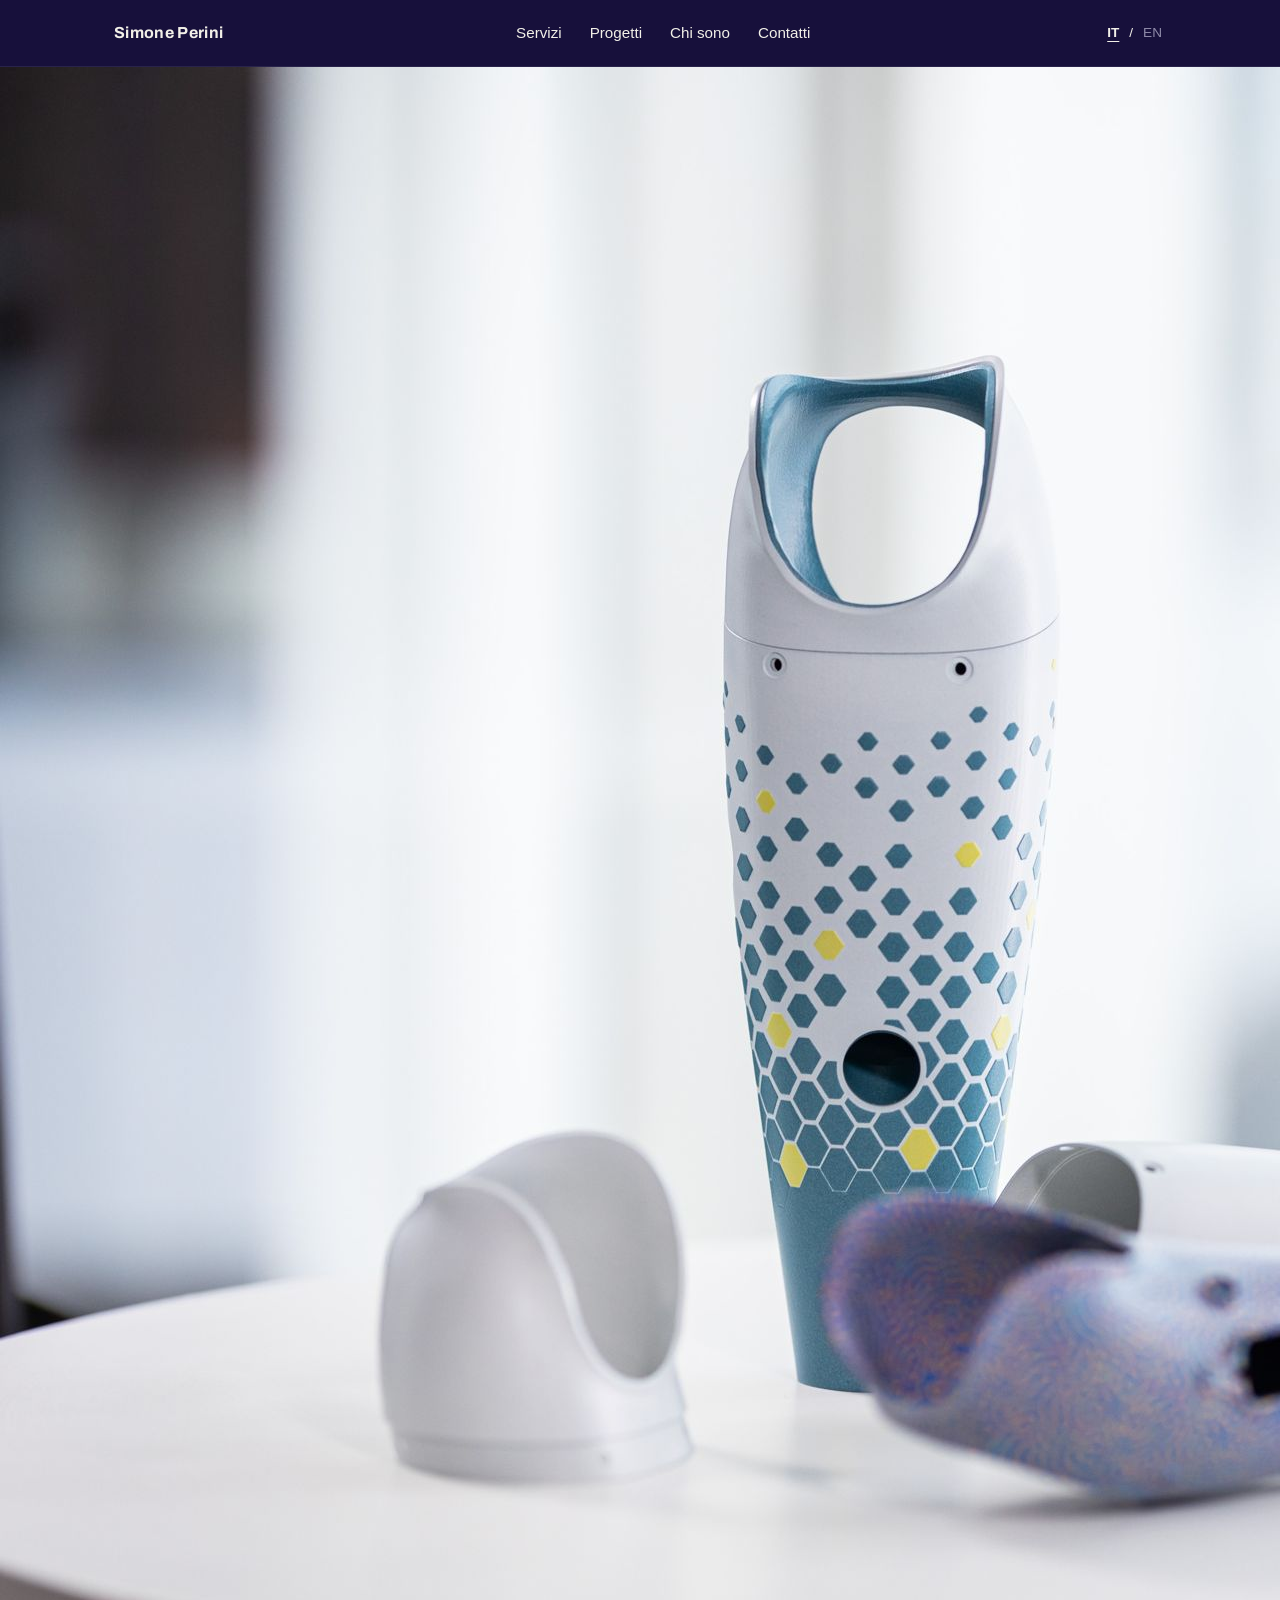
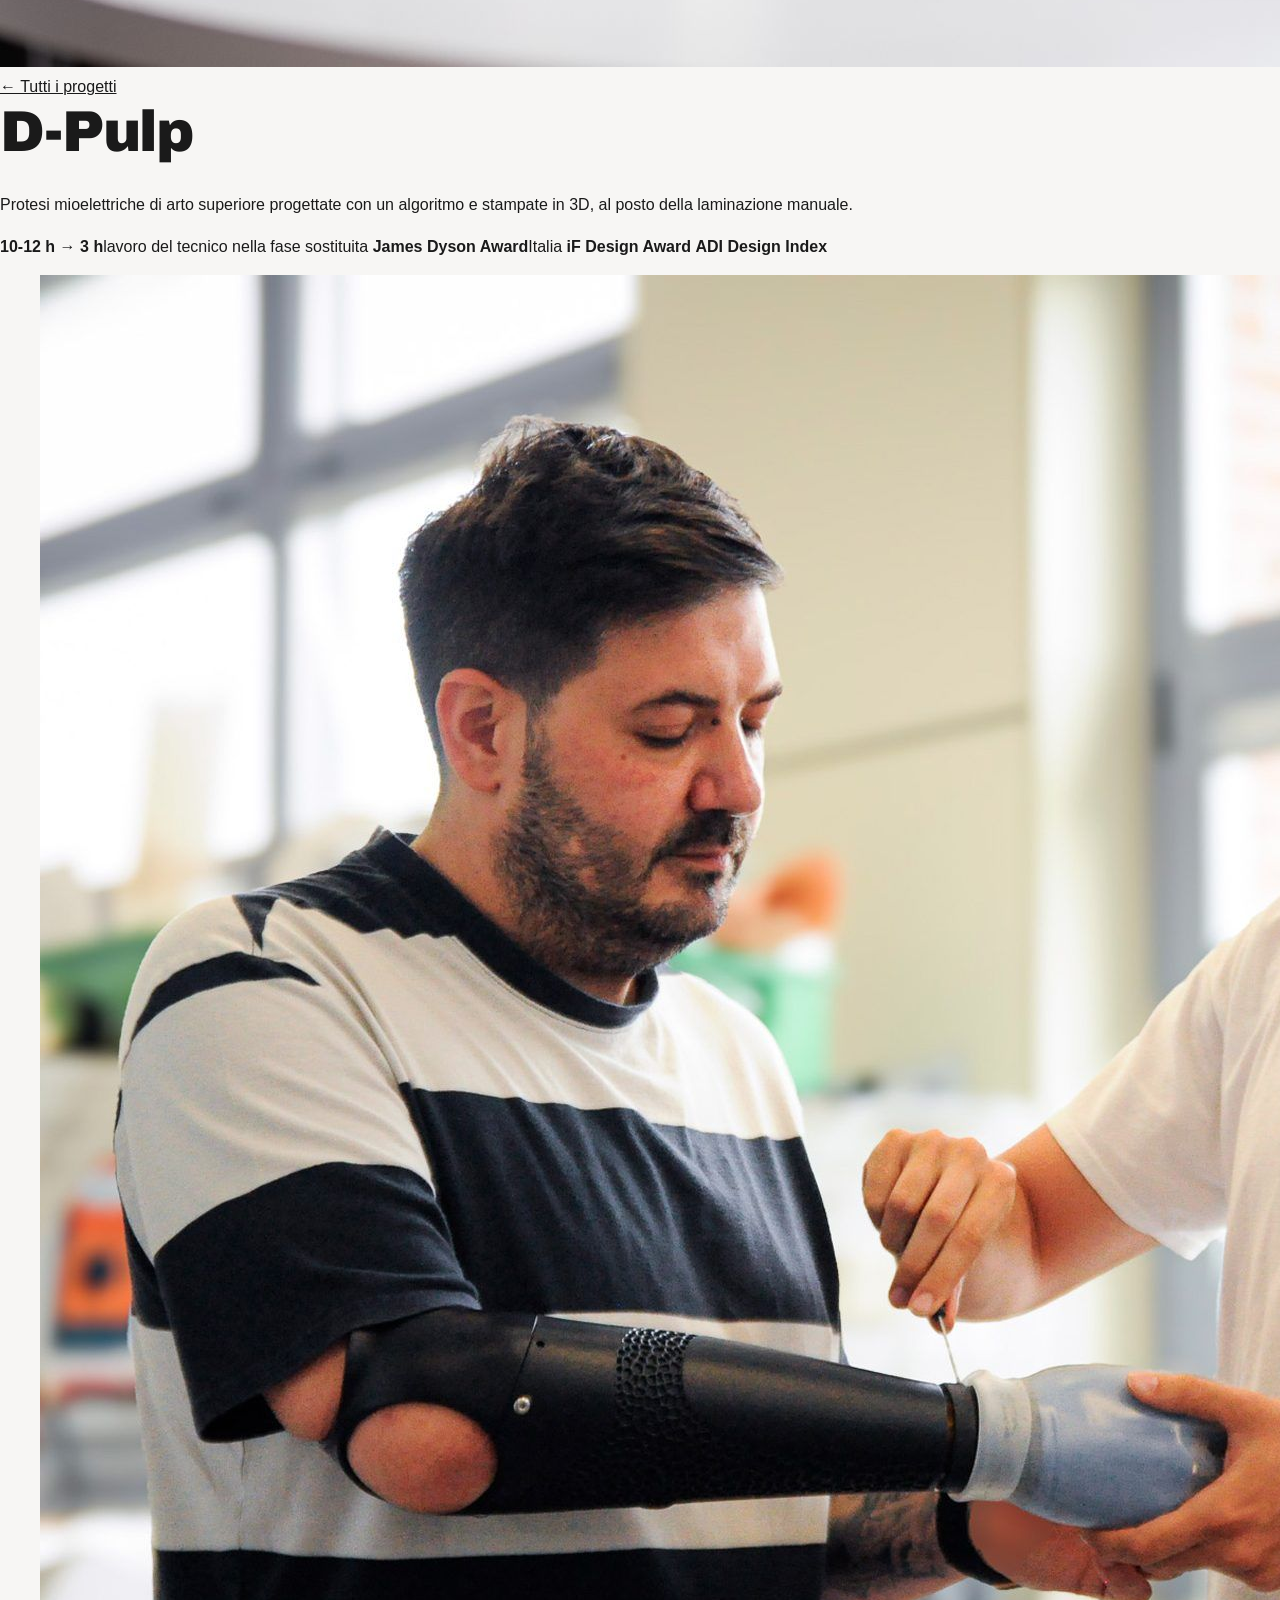
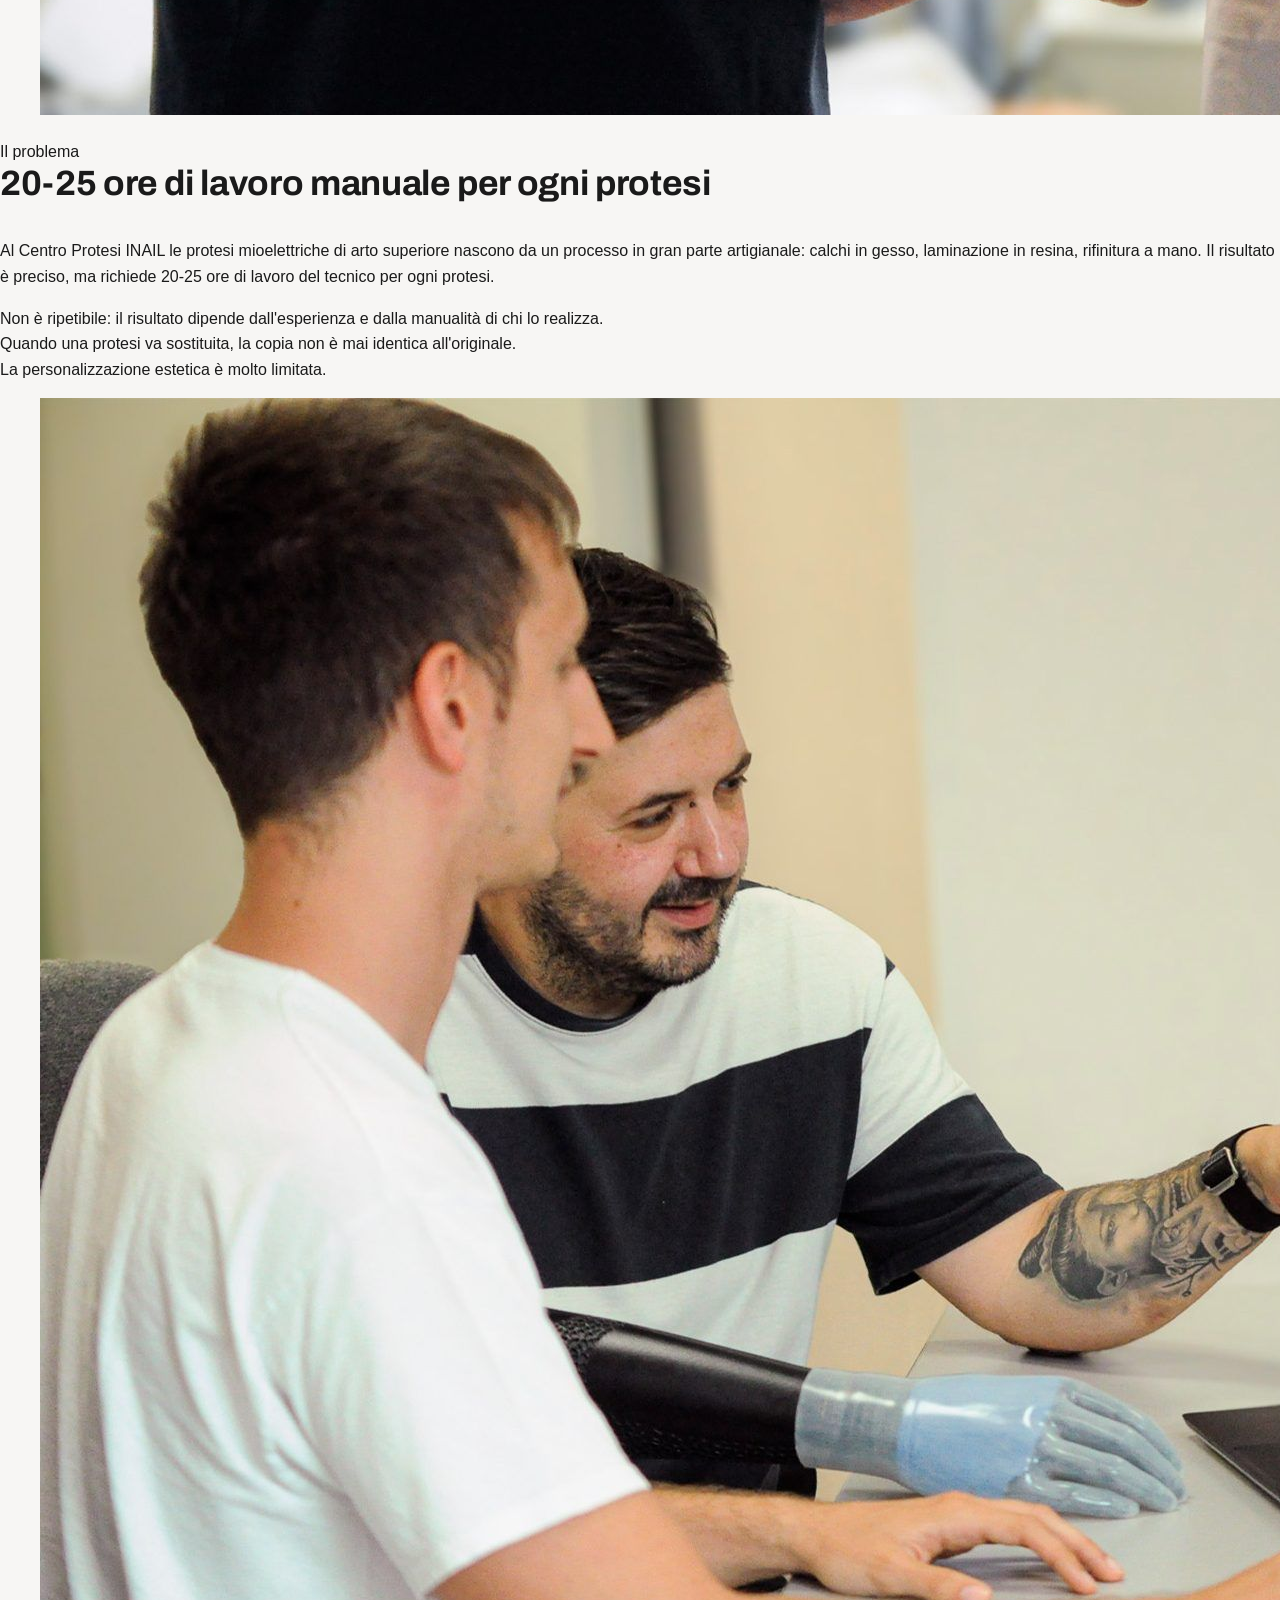
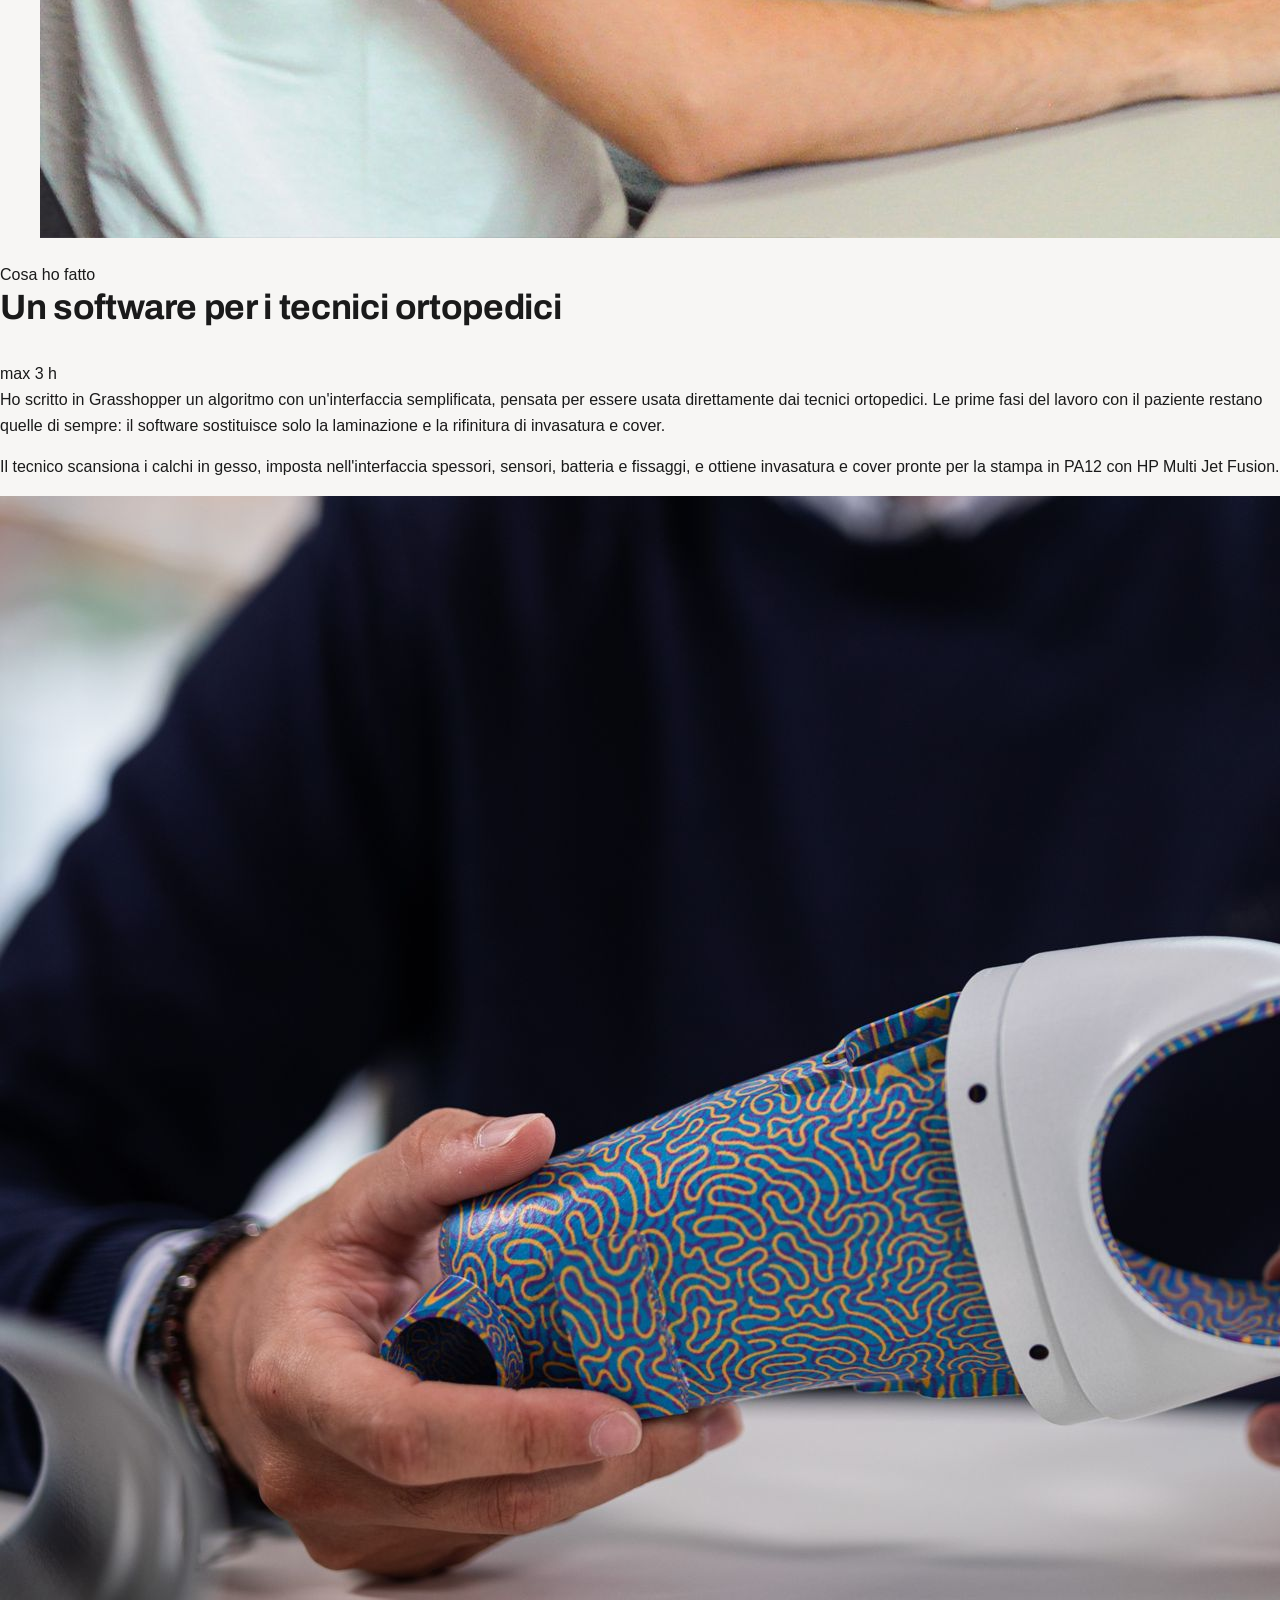
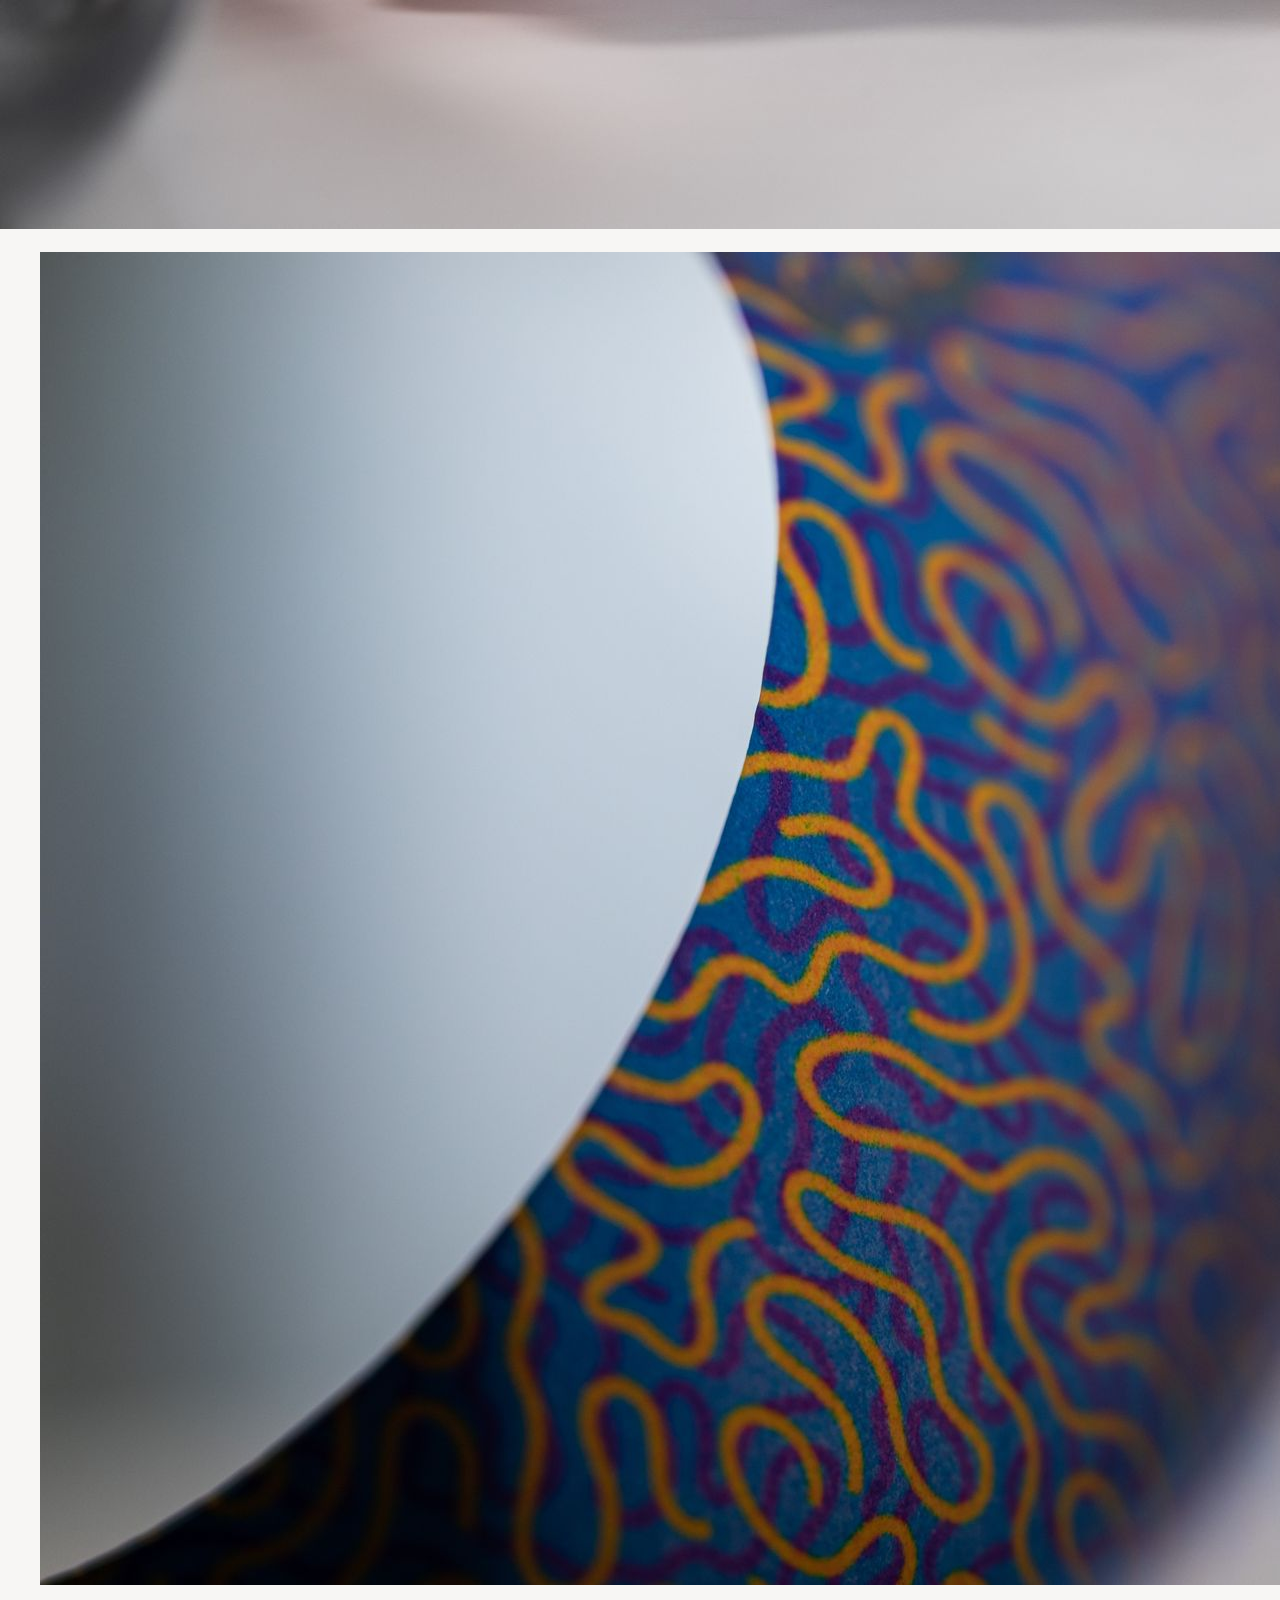
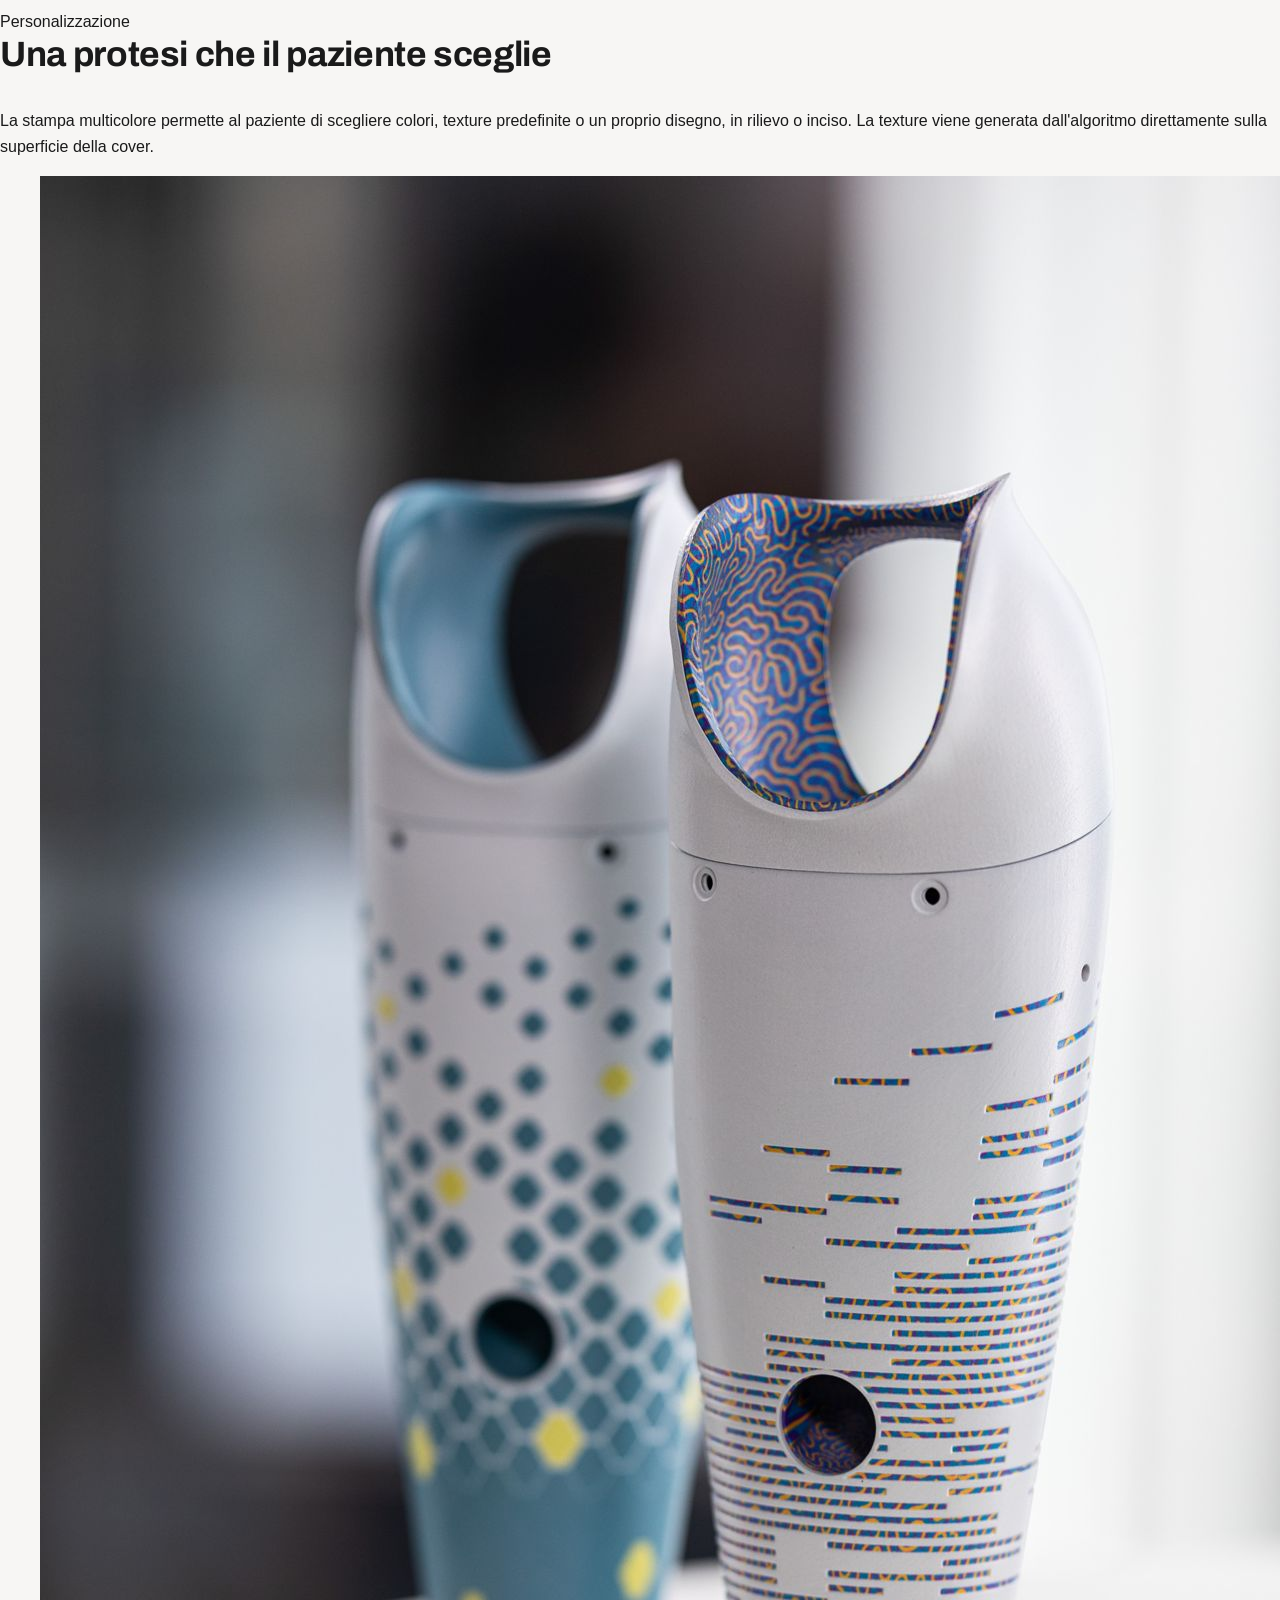
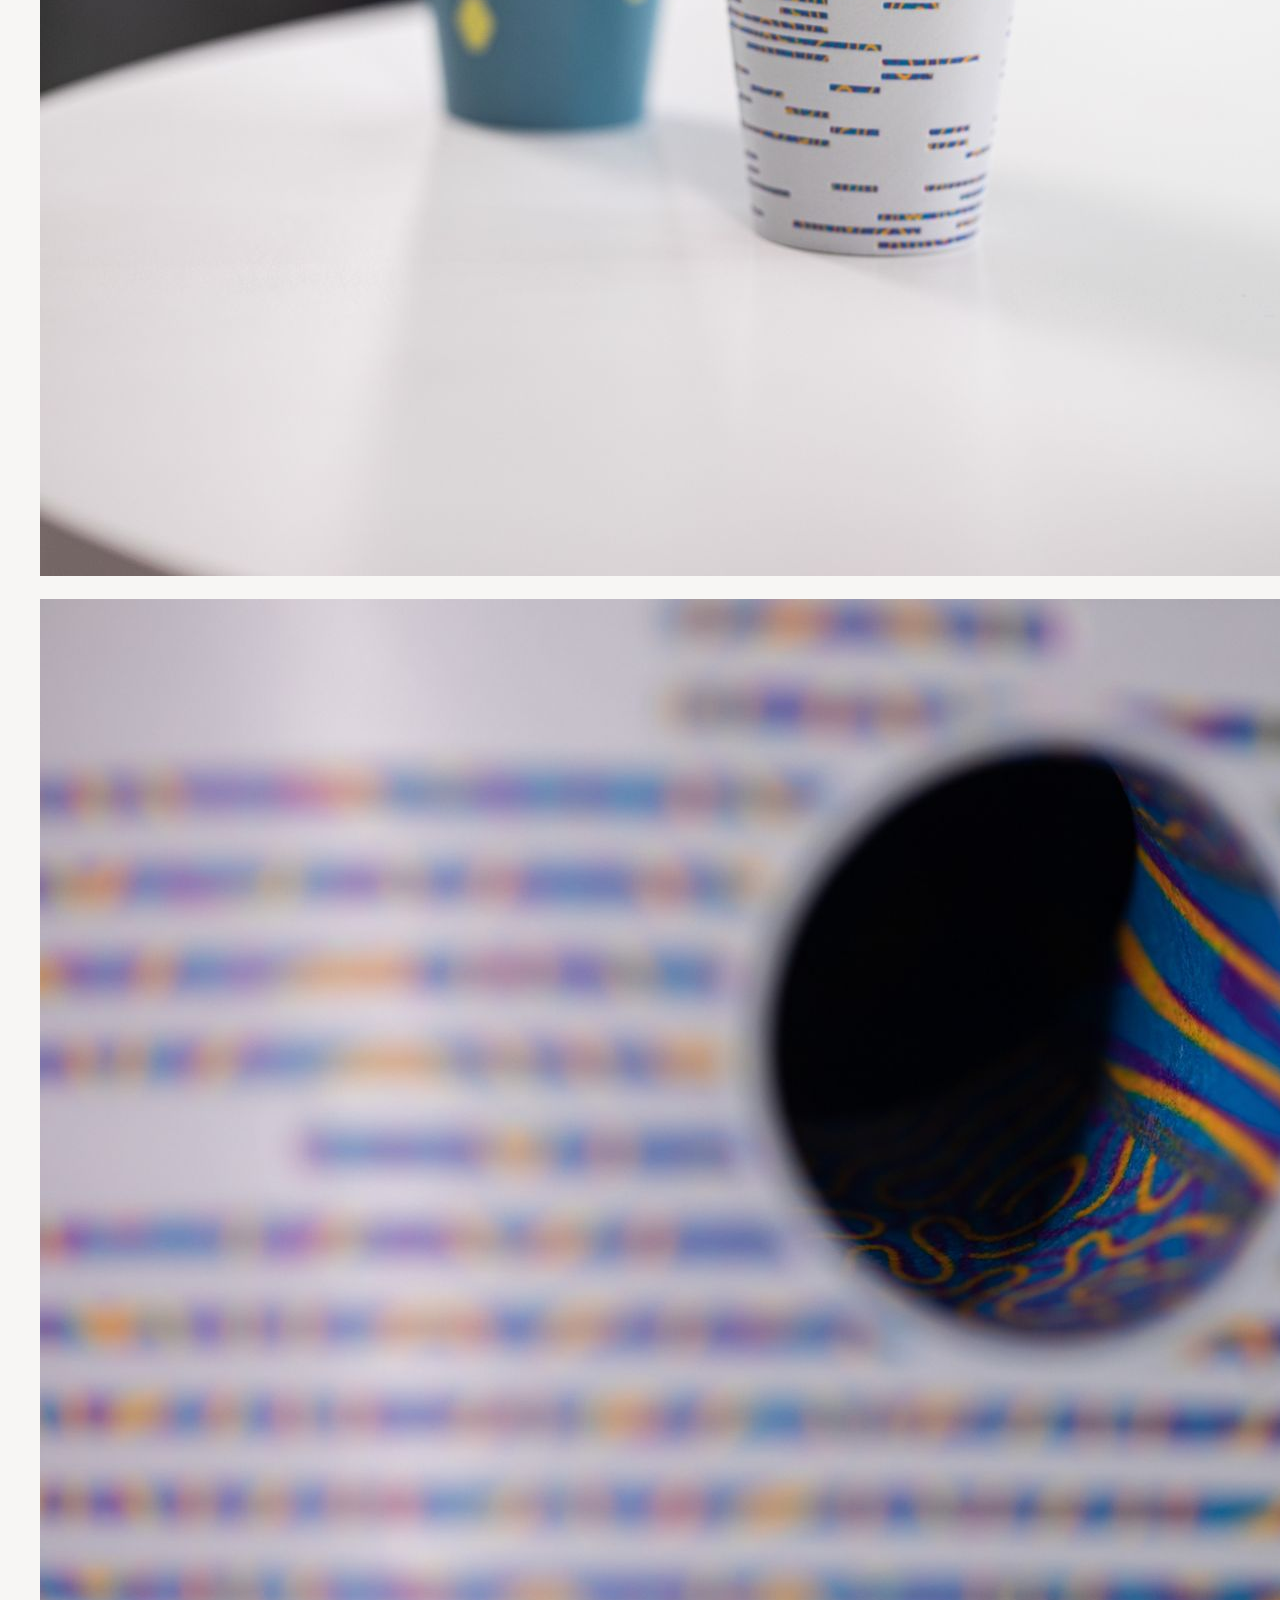
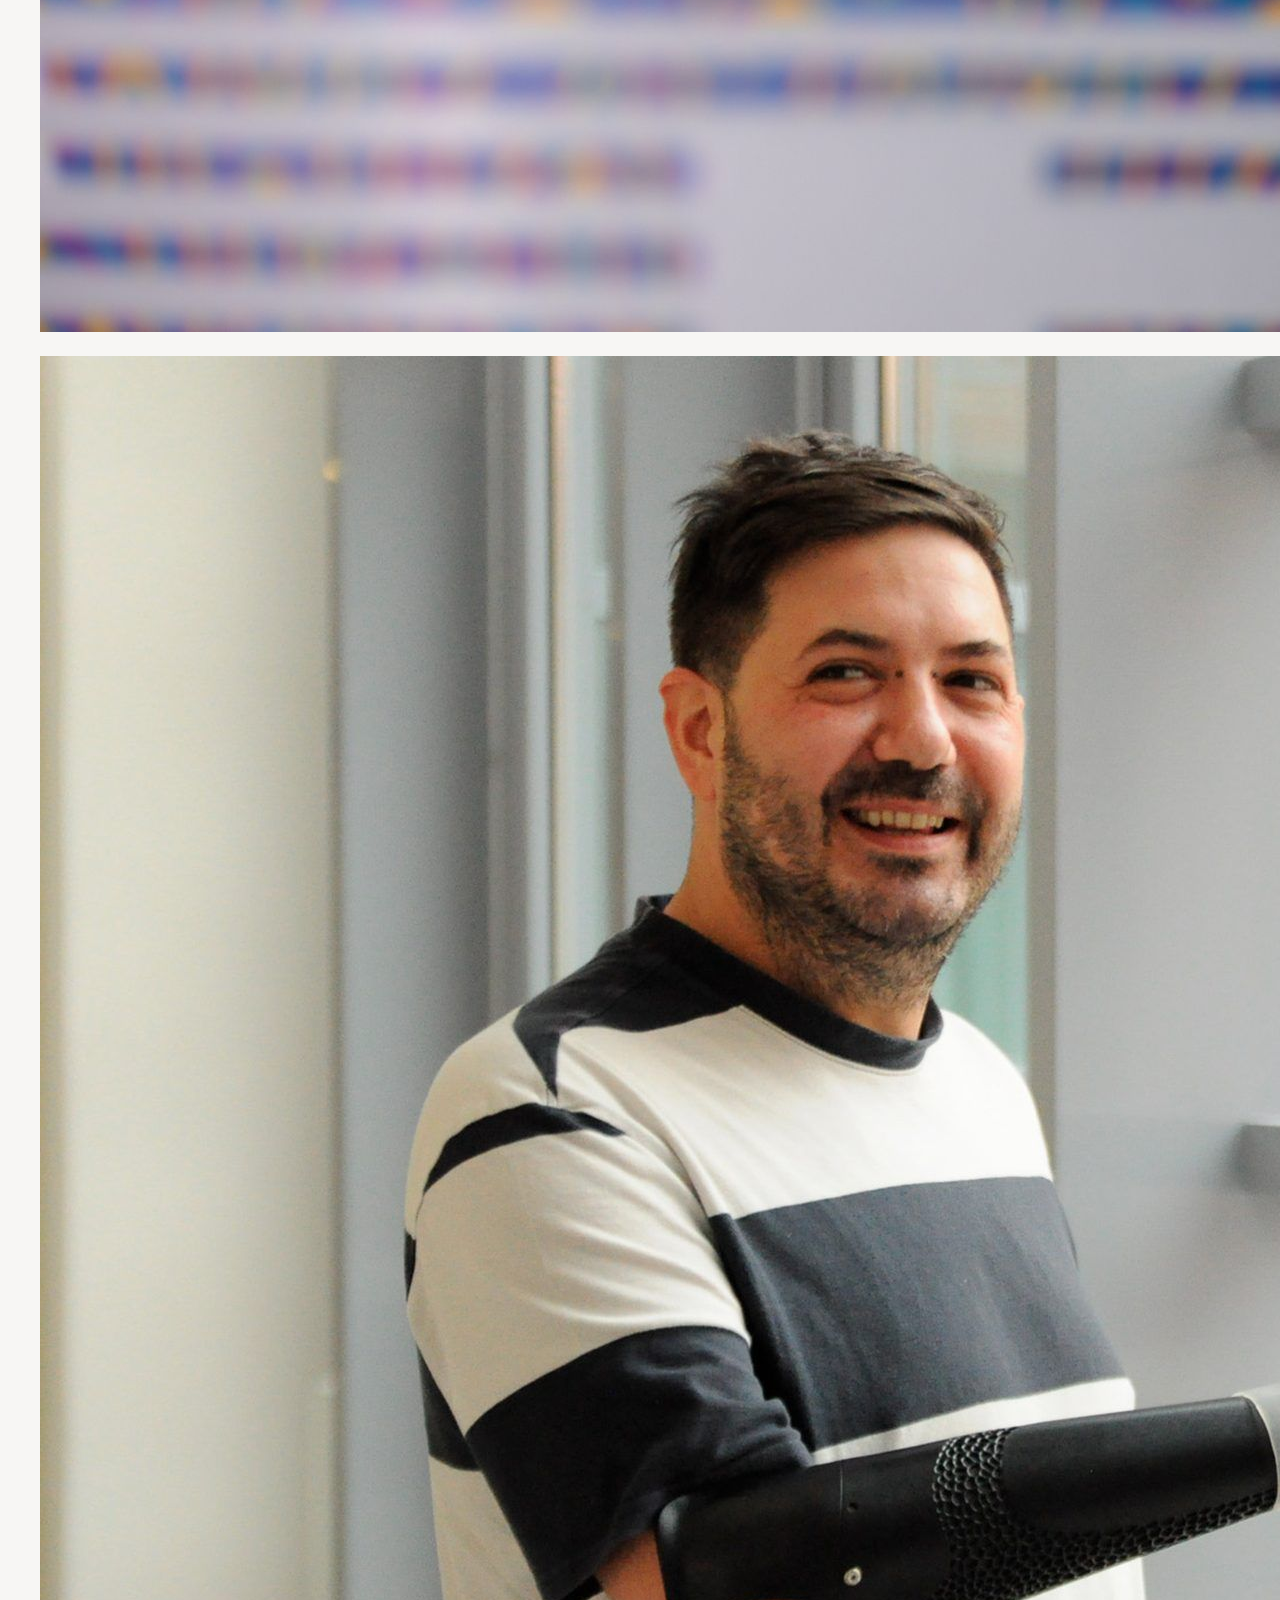
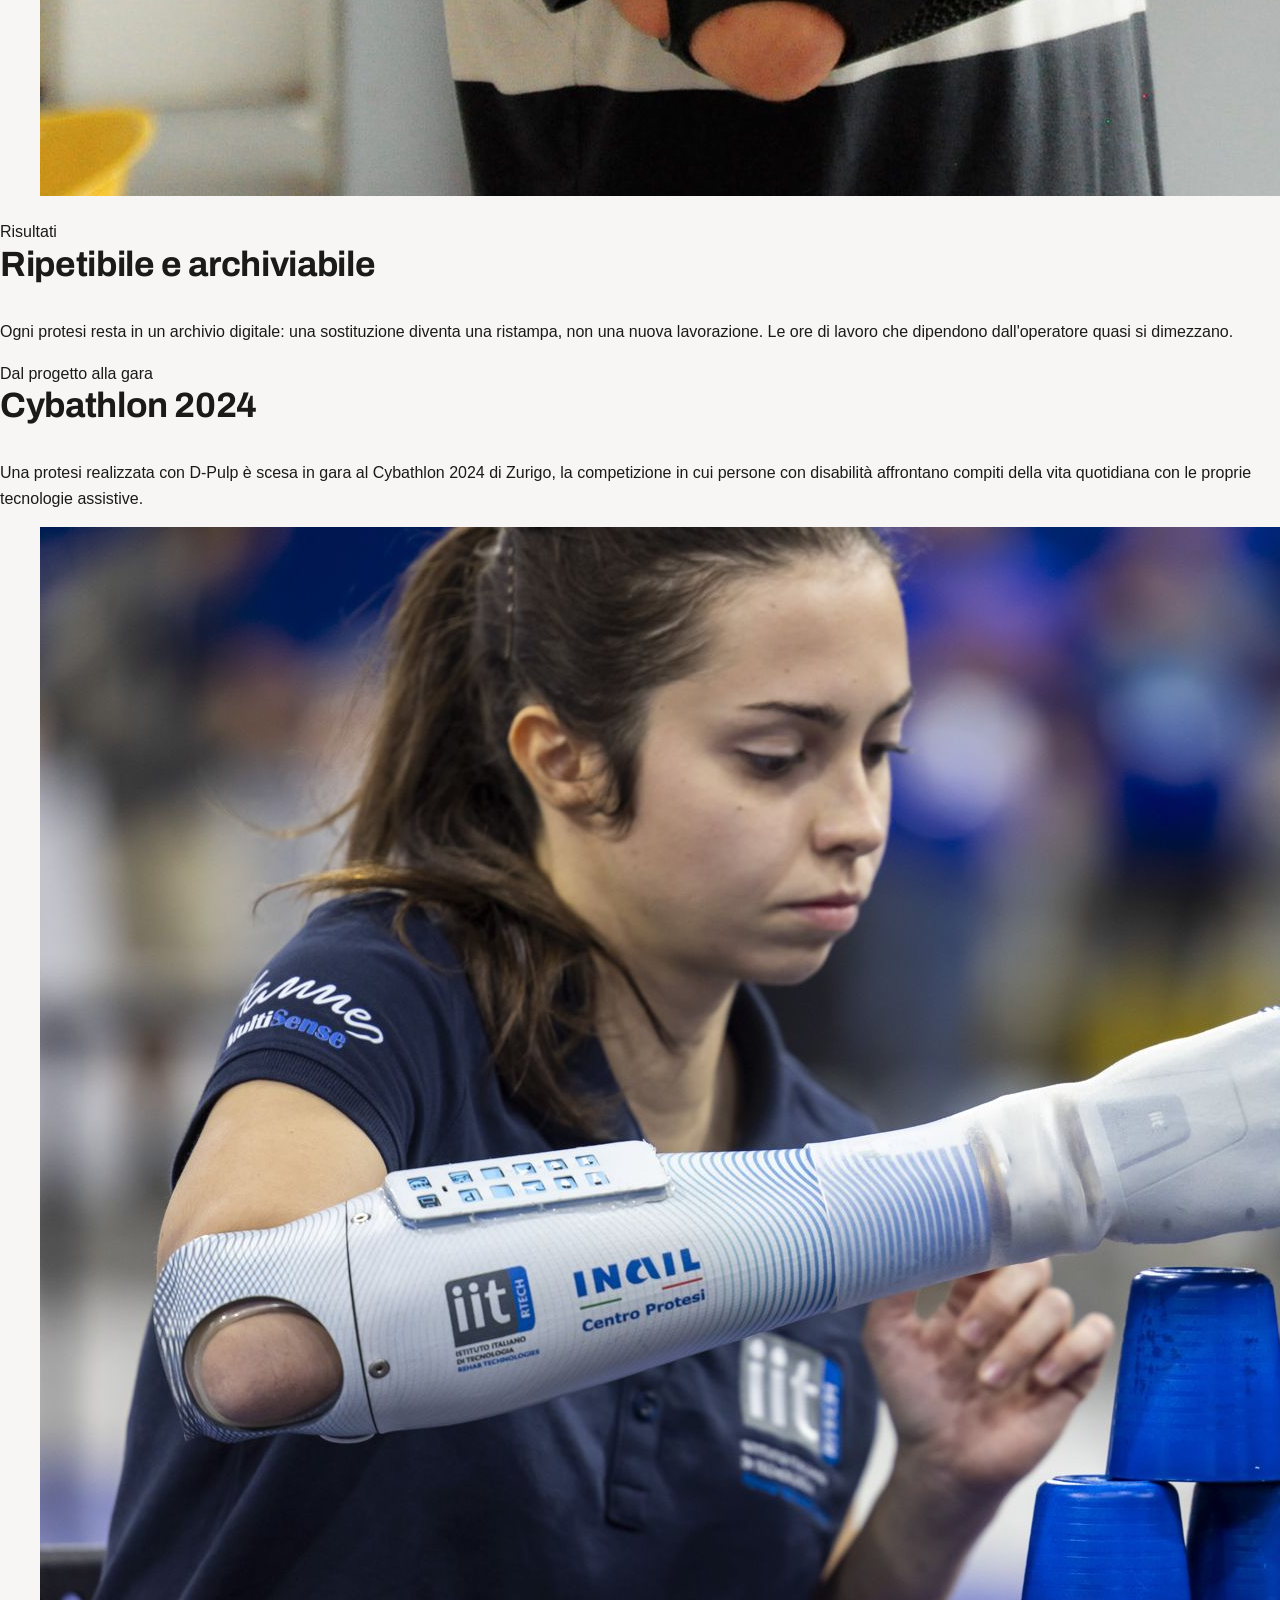
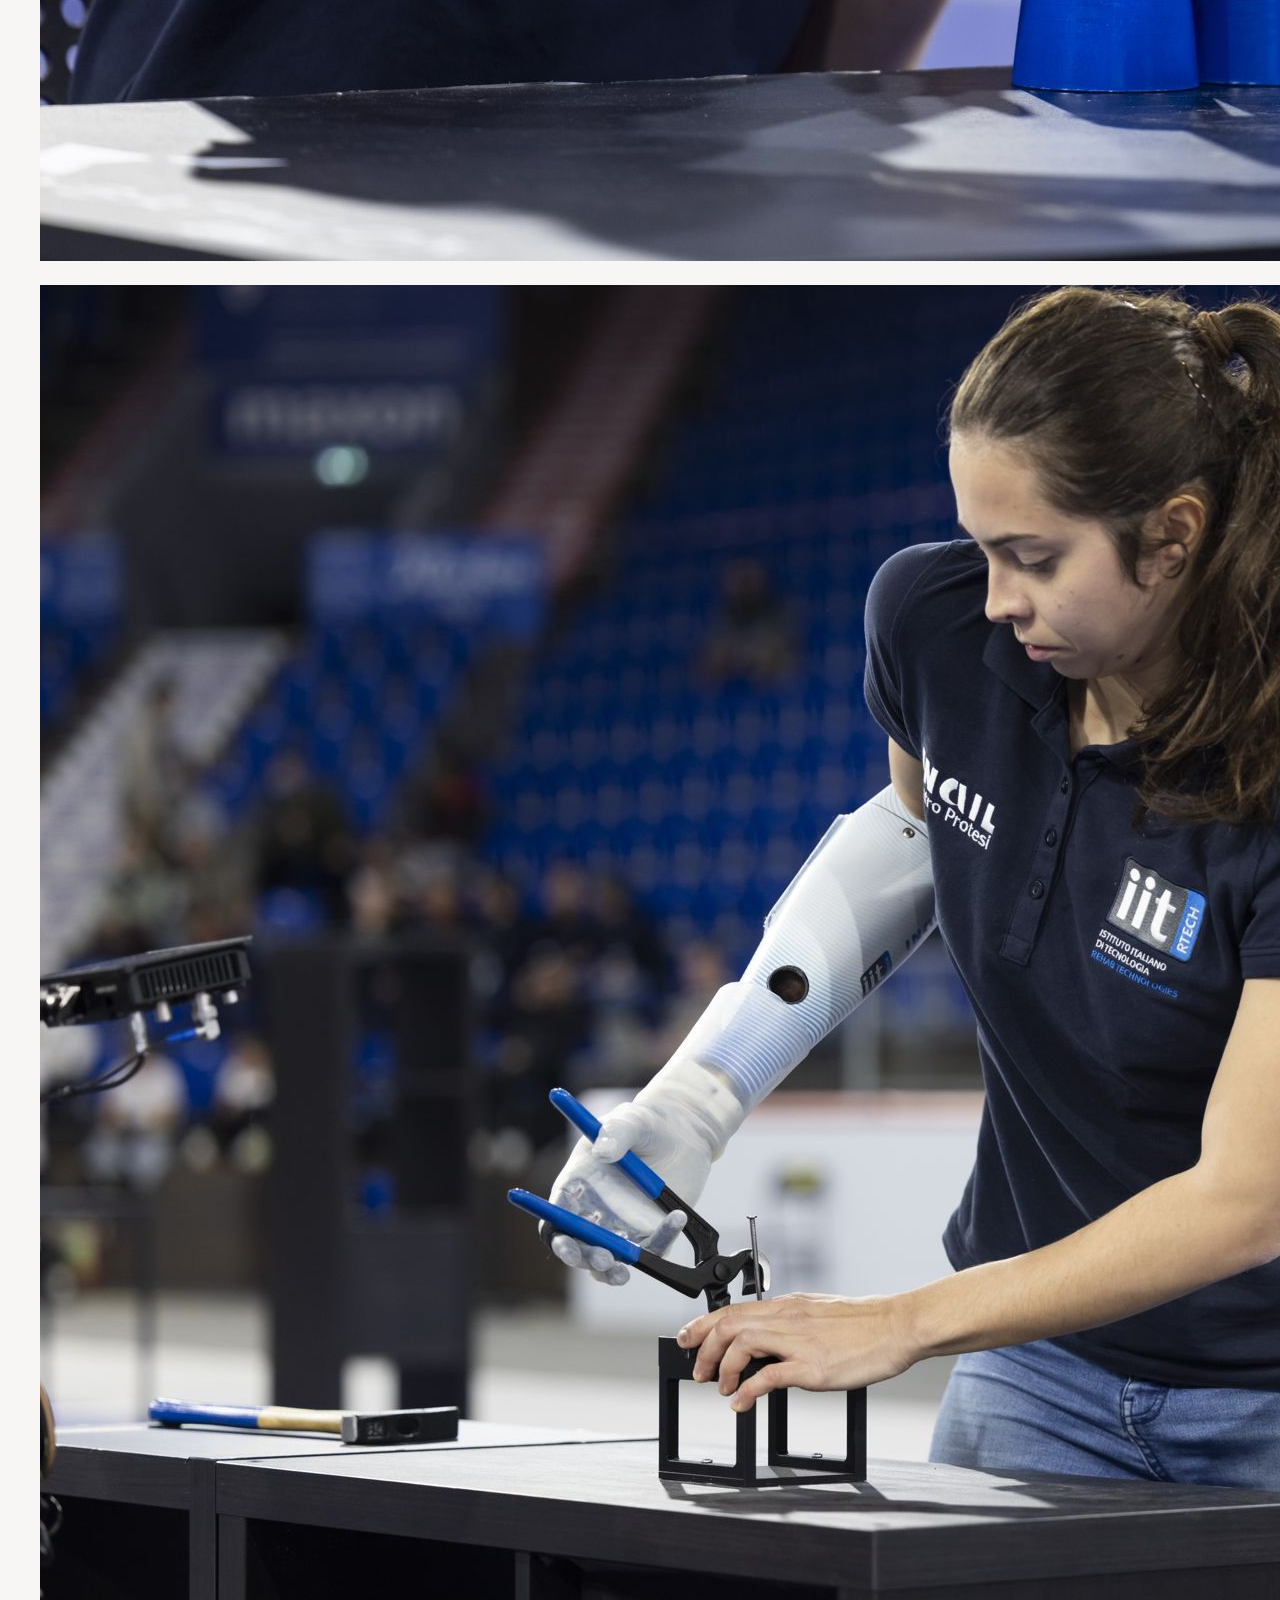
==== progetti/d-pulp.html @ 89eb2c7d "Rename d-pulp.html to progetti/d-pulp.html" ====
<!DOCTYPE html>
<html lang="it">
<head>
<meta charset="UTF-8">
<meta name="viewport" content="width=device-width, initial-scale=1.0">
<title>D-Pulp — Simone Perini</title>
<meta name="description" content="D-Pulp: sistema parametrico per progettare e stampare in 3D protesi mioelettriche di arto superiore al Centro Protesi INAIL.">
<link rel="stylesheet" href="../fonts/fonts.css">
<link rel="stylesheet" href="../style.css">
<link rel="stylesheet" href="progetto.css">
</head>
<body class="project-page">

<header class="site-header">
  <div class="header-inner">
    <a href="../index.html" class="logo">Simone Perini</a>
    <nav class="main-nav">
      <a href="../index.html#servizi"><span class="it">Servizi</span><span class="en" hidden>Services</span></a>
      <a href="../index.html#progetti"><span class="it">Progetti</span><span class="en" hidden>Projects</span></a>
      <a href="../index.html#chi-sono"><span class="it">Chi sono</span><span class="en" hidden>About</span></a>
      <a href="../index.html#contatti"><span class="it">Contatti</span><span class="en" hidden>Contact</span></a>
    </nav>
    <div class="lang-switch">
      <button id="lang-it" class="lang-btn active" type="button">IT</button>
      <span aria-hidden="true">/</span>
      <button id="lang-en" class="lang-btn" type="button">EN</button>
    </div>
  </div>
</header>

<main>

  <section class="pv-hero pv-hero--right">
    <img src="../images/progetti/d-pulp/prodotto-componenti.jpg" alt="Una cover D-Pulp con texture a esagoni in piedi e una seconda protesi scomposta sul tavolo">
    <div class="wrap">
      <a class="back-link" href="../index.html#progetti">← Tutti i progetti</a>
      <h1>D-Pulp</h1>
      <p>Protesi mioelettriche di arto superiore progettate con un algoritmo e stampate in 3D, al posto della laminazione manuale.</p>
    </div>
  </section>

  <section class="pv-strip">
    <div class="wrap">
      <span><b>10-12 h → 3 h</b>lavoro del tecnico nella fase sostituita</span>
      <span><b>James Dyson Award</b>Italia</span>
      <span><b>iF Design Award</b></span>
      <span><b>ADI Design Index</b></span>
    </div>
  </section>

  <div class="wrap">
    <section class="pv-row">
      <figure class="p-figure"><img src="../images/progetti/d-pulp/contesto-prova-tecnico.jpg" alt="Un tecnico ortopedico regola la protesi D-Pulp sul paziente" loading="lazy"></figure>
      <div class="pv-text">
        <span class="p-kicker">Il problema</span>
        <h2>20-25 ore di lavoro manuale per ogni protesi</h2>
        <p>Al Centro Protesi INAIL le protesi mioelettriche di arto superiore nascono da un processo in gran parte artigianale: calchi in gesso, laminazione in resina, rifinitura a mano. Il risultato è preciso, ma richiede 20-25 ore di lavoro del tecnico per ogni protesi.</p>
        <ul class="p-list">
            <li>Non è ripetibile: il risultato dipende dall'esperienza e dalla manualità di chi lo realizza.</li>
            <li>Quando una protesi va sostituita, la copia non è mai identica all'originale.</li>
            <li>La personalizzazione estetica è molto limitata.</li>
          </ul>
      </div>
    </section>

    <section class="pv-row reverse">
      <figure class="p-figure"><img src="../images/progetti/d-pulp/contesto-computer.jpg" alt="Tecnico e paziente rivedono il modello 3D della protesi al computer" loading="lazy"></figure>
      <div class="pv-text">
        <span class="p-kicker">Cosa ho fatto</span>
        <h2>Un software per i tecnici ortopedici</h2>
        <span class="pv-big">max 3 h</span>
        <p>Ho scritto in Grasshopper un algoritmo con un'interfaccia semplificata, pensata per essere usata direttamente dai tecnici ortopedici. Le prime fasi del lavoro con il paziente restano quelle di sempre: il software sostituisce solo la laminazione e la rifinitura di invasatura e cover.</p>
        <p>Il tecnico scansiona i calchi in gesso, imposta nell'interfaccia spessori, sensori, batteria e fissaggi, e ottiene invasatura e cover pronte per la stampa in PA12 con HP Multi Jet Fusion.</p>
      </div>
    </section>
  </div>

  <img class="pv-full" src="../images/progetti/d-pulp/prodotto-mani-texture.jpg" alt="Invasatura D-Pulp con texture organica blu e arancio, tenuta tra le mani" loading="lazy">

  <div class="wrap">
    <section class="pv-row">
      <figure class="p-figure"><img src="../images/progetti/d-pulp/prodotto-macro-texture.jpg" alt="Macro della texture stampata a colori all'interno dell'invasatura" loading="lazy"></figure>
      <div class="pv-text">
        <span class="p-kicker">Personalizzazione</span>
        <h2>Una protesi che il paziente sceglie</h2>
        <p>La stampa multicolore permette al paziente di scegliere colori, texture predefinite o un proprio disegno, in rilievo o inciso. La texture viene generata dall'algoritmo direttamente sulla superficie della cover.</p>
      </div>
    </section>

    <div class="pv-duo">
      <figure class="p-figure"><img src="../images/progetti/d-pulp/prodotto-due-cover.jpg" alt="Due cover D-Pulp con texture diverse" loading="lazy"></figure>
      <figure class="p-figure"><img src="../images/progetti/d-pulp/prodotto-macro-foro.jpg" alt="Dettaglio del foro della cover con la texture interna" loading="lazy"></figure>
    </div>

    <section class="pv-row reverse">
      <figure class="p-figure"><img src="../images/progetti/d-pulp/contesto-caffe.jpg" alt="Il paziente regge un bicchiere con la protesi D-Pulp" loading="lazy"></figure>
      <div class="pv-text">
        <span class="p-kicker">Risultati</span>
        <h2>Ripetibile e archiviabile</h2>
        <p>Ogni protesi resta in un archivio digitale: una sostituzione diventa una ristampa, non una nuova lavorazione. Le ore di lavoro che dipendono dall'operatore quasi si dimezzano.</p>
      </div>
    </section>
  </div>

  <section class="pv-event">
    <div class="wrap">
      <span class="p-kicker">Dal progetto alla gara</span>
      <h2>Cybathlon 2024</h2>
      <p class="ev-intro">Una protesi realizzata con D-Pulp è scesa in gara al Cybathlon 2024 di Zurigo, la competizione in cui persone con disabilità affrontano compiti della vita quotidiana con le proprie tecnologie assistive.</p>
      <div class="ev-grid">
        <figure class="p-figure ev-main"><img src="../images/progetti/d-pulp/cybathlon-bicchieri.jpg" alt="Un'atleta impila bicchieri blu con la protesi durante il Cybathlon 2024" loading="lazy"></figure>
        <figure class="p-figure"><img src="../images/progetti/d-pulp/cybathlon-pinza.jpg" alt="L'atleta usa una pinza con la protesi e tiene fermo il supporto con l'arto sano, Cybathlon 2024" loading="lazy"></figure>
        <figure class="p-figure"><img src="../images/progetti/d-pulp/cybathlon-lampadina.jpg" alt="Prova della lampadina al Cybathlon 2024" loading="lazy"></figure>
      </div>
    </div>
  </section>


  <section class="pv-press">
    <div class="wrap"><div class="pv-row reverse">
      <figure class="p-figure"><img src="../images/progetti/d-pulp/mostra-enhance-ingresso.jpg" alt="Ingresso della mostra Enhance di DesignWanted alla Milano Design Week 2024" loading="lazy"></figure>
      <div class="pv-text">
        <span class="p-kicker">In mostra</span>
        <h2>Enhance – Design for Social Impact</h2>
        <p>D-Pulp è stato esposto alla mostra di DesignWanted durante la Milano Design Week, dal 15 al 21 aprile 2024, nel circuito Isola Design District.</p>
      </div>
    </div></div>
    <div class="wrap"><div class="pv-duo">
      <figure class="p-figure"><img src="../images/progetti/d-pulp/mostra-enhance-visitatore.jpg" alt="Un visitatore osserva D-Pulp esposto alla mostra Enhance" loading="lazy"></figure>
      <figure class="p-figure"><img src="../images/progetti/d-pulp/mostra-enhance-tavolo.jpg" alt="Il tavolo espositivo della mostra Enhance con D-Pulp in primo piano" loading="lazy"></figure>
    </div></div>
  </section>

  <section class="p-section p-press">
    <div class="wrap p-split">
      <div><span class="p-kicker">Rassegna stampa</span><h2>Dicono di D-Pulp</h2></div>
      <ul class="press-list">
        <li><a href="https://www.ilsole24ore.com/art/d-pulp-vincitore-dyson-award-2023-vogliamo-rivoluzionare-produzione-protesi-AFGBhpRB" target="_blank" rel="noopener"><span class="press-src">Il Sole 24 Ore</span><span class="press-title">D-Pulp, vincitore del Dyson Award 2023: «vogliamo rivoluzionare la produzione di protesi»</span><span class="press-date">2023 ↗</span></a></li>
        <li><a href="https://www.wired.it/article/james-dyson-award-2023-vincitori-italia/" target="_blank" rel="noopener"><span class="press-src">Wired Italia</span><span class="press-title">James Dyson Award 2023, i vincitori italiani</span><span class="press-date">2023 ↗</span></a></li>
        <li><a href="https://www.dyson.it/discover/sostenibilita/james-dyson-award/james-dyson-award-2023-vincitore-italiano" target="_blank" rel="noopener"><span class="press-src">Dyson Italia</span><span class="press-title">“D-Pulp” è il progetto vincitore dell'edizione italiana del James Dyson Award 2023</span><span class="press-date">Set 2023 ↗</span></a></li>
        <li><a href="https://digitalhealthitalia.com/d-pulp-vince-ledizione-italiana-del-james-dyson-award-2023/" target="_blank" rel="noopener"><span class="press-src">Digital Health Italia</span><span class="press-title">“D-Pulp” vince l'edizione italiana del James Dyson Award 2023</span><span class="press-date">Set 2023 ↗</span></a></li>
      </ul>
    </div>
  </section>

  <section class="p-credits">
    <div class="wrap credits-grid">
      <div>
        <h3>Contesto</h3>
        <p>Tesi di laurea magistrale in Design del Prodotto, Università Iuav di Venezia, sviluppata all'Area Ricerca del Centro Protesi INAIL di Vigorso di Budrio.</p>
      </div>
      <div>
        <h3>Il mio ruolo</h3>
        <p>Progettazione dell'algoritmo e dell'interfaccia per i tecnici ortopedici, personalizzazione di invasatura e cover, stampa 3D del dispositivo.</p>
        <p>Rhino · Grasshopper · EinScan HX · HP Multi Jet Fusion</p>
      </div>
      <div>
        <h3>Riconoscimenti</h3>
        <ul>
          <li><a class="p-link" href="https://www.jamesdysonaward.org/it-IT/2023/project/d-pulp-digital-process-for-upper-limb-prosthetics" target="_blank" rel="noopener">James Dyson Award Italia ↗</a></li>
          <li><a class="p-link" href="https://ifdesign.com/en/winner-ranking/project/d-pulp/676751" target="_blank" rel="noopener">iF Design Award ↗</a></li>
          <li><a class="p-link" href="https://www.adi-design.org/2022_z00794" target="_blank" rel="noopener">ADI Design Index ↗</a></li>
        </ul>
      </div>
    </div>
  </section>

  <a class="p-next" href="discover.html">
    <div class="wrap">
      <span class="p-kicker">Progetto successivo →</span>
      <strong>DisCover</strong>
    </div>
  </a>

</main>

<footer class="site-footer">
  <p>&copy; 2026 Simone Perini</p>
</footer>

<script src="../script.js"></script>
</body>
</html>
---- fonts/fonts.css ----
/* =====================================================================
   FONT ARCHIVO — ospitato direttamente sul sito
   ---------------------------------------------------------------------
   Prima il font veniva caricato dai server di Google Fonts: ogni
   visitatore inviava a Google il proprio indirizzo IP. Ora i file sono
   nella cartella fonts/ del sito, quindi nessun dato esce verso terzi.
   Licenza: SIL Open Font License 1.1 (vedi OFL.txt) — uso libero,
   anche commerciale.
   Per ogni peso ci sono due file:
   · latin     → lettere normali, accenti italiani, simboli comuni
   · latin-ext → lettere di altre lingue europee (ł, ș, ő…)
   Il browser scarica il secondo solo se la pagina ne ha bisogno.
   ===================================================================== */

@font-face {
  font-family: "Archivo";
  font-style: normal;
  font-weight: 400;
  font-display: swap;
  src: url("archivo-latin-ext-400-normal.woff2") format("woff2");
  unicode-range: U+0100-02BA,U+02BD-02C5,U+02C7-02CC,U+02CE-02D7,U+02DD-02FF,U+0304,U+0308,U+0329,U+1D00-1DBF,U+1E00-1E9F,U+1EF2-1EFF,U+2020,U+20A0-20AB,U+20AD-20C0,U+2113,U+2C60-2C7F,U+A720-A7FF;
}

@font-face {
  font-family: "Archivo";
  font-style: normal;
  font-weight: 400;
  font-display: swap;
  src: url("archivo-latin-400-normal.woff2") format("woff2");
  unicode-range: U+0000-00FF,U+0131,U+0152-0153,U+02BB-02BC,U+02C6,U+02DA,U+02DC,U+0304,U+0308,U+0329,U+2000-206F,U+20AC,U+2122,U+2191,U+2193,U+2212,U+2215,U+FEFF,U+FFFD;
}

@font-face {
  font-family: "Archivo";
  font-style: normal;
  font-weight: 600;
  font-display: swap;
  src: url("archivo-latin-ext-600-normal.woff2") format("woff2");
  unicode-range: U+0100-02BA,U+02BD-02C5,U+02C7-02CC,U+02CE-02D7,U+02DD-02FF,U+0304,U+0308,U+0329,U+1D00-1DBF,U+1E00-1E9F,U+1EF2-1EFF,U+2020,U+20A0-20AB,U+20AD-20C0,U+2113,U+2C60-2C7F,U+A720-A7FF;
}

@font-face {
  font-family: "Archivo";
  font-style: normal;
  font-weight: 600;
  font-display: swap;
  src: url("archivo-latin-600-normal.woff2") format("woff2");
  unicode-range: U+0000-00FF,U+0131,U+0152-0153,U+02BB-02BC,U+02C6,U+02DA,U+02DC,U+0304,U+0308,U+0329,U+2000-206F,U+20AC,U+2122,U+2191,U+2193,U+2212,U+2215,U+FEFF,U+FFFD;
}

@font-face {
  font-family: "Archivo";
  font-style: normal;
  font-weight: 700;
  font-display: swap;
  src: url("archivo-latin-ext-700-normal.woff2") format("woff2");
  unicode-range: U+0100-02BA,U+02BD-02C5,U+02C7-02CC,U+02CE-02D7,U+02DD-02FF,U+0304,U+0308,U+0329,U+1D00-1DBF,U+1E00-1E9F,U+1EF2-1EFF,U+2020,U+20A0-20AB,U+20AD-20C0,U+2113,U+2C60-2C7F,U+A720-A7FF;
}

@font-face {
  font-family: "Archivo";
  font-style: normal;
  font-weight: 700;
  font-display: swap;
  src: url("archivo-latin-700-normal.woff2") format("woff2");
  unicode-range: U+0000-00FF,U+0131,U+0152-0153,U+02BB-02BC,U+02C6,U+02DA,U+02DC,U+0304,U+0308,U+0329,U+2000-206F,U+20AC,U+2122,U+2191,U+2193,U+2212,U+2215,U+FEFF,U+FFFD;
}

@font-face {
  font-family: "Archivo";
  font-style: normal;
  font-weight: 900;
  font-display: swap;
  src: url("archivo-latin-ext-900-normal.woff2") format("woff2");
  unicode-range: U+0100-02BA,U+02BD-02C5,U+02C7-02CC,U+02CE-02D7,U+02DD-02FF,U+0304,U+0308,U+0329,U+1D00-1DBF,U+1E00-1E9F,U+1EF2-1EFF,U+2020,U+20A0-20AB,U+20AD-20C0,U+2113,U+2C60-2C7F,U+A720-A7FF;
}

@font-face {
  font-family: "Archivo";
  font-style: normal;
  font-weight: 900;
  font-display: swap;
  src: url("archivo-latin-900-normal.woff2") format("woff2");
  unicode-range: U+0000-00FF,U+0131,U+0152-0153,U+02BB-02BC,U+02C6,U+02DA,U+02DC,U+0304,U+0308,U+0329,U+2000-206F,U+20AC,U+2122,U+2191,U+2193,U+2212,U+2215,U+FEFF,U+FFFD;
}
---- style.css ----
/* ===== Colori del brand =====
   Presi dalla grafica generativa usata nel CV/portfolio ("01 - Upscale").
   Cambiando questi valori cambia il colore ovunque nel sito. */
:root {
  --accent: #5729fc;       /* viola/indaco acceso — bottoni, numeri, link */
  --accent-deep: #2a1084;  /* viola scuro — sfumature, hover */
  --ink-deep: #09022f;     /* quasi nero-viola — sfondo Collaborazioni e Progetti */
  --hero-bg: #2f2cd1;      /* blu — sfondo dell'hero */
  --content-width: 1100px; /* larghezza massima dei CONTENUTI (testi, griglie).
                              Gli SFONDI sono sempre a tutto schermo.
                              Per un layout più largo cambia solo questo valore. */
}

/* ===== Reset & base ===== */
* {
  box-sizing: border-box;
}

html {
  scroll-behavior: smooth;
  scroll-padding-top: 80px; /* altezza header sticky, evita che copra il titolo della sezione */
}

body {
  margin: 0;
  font-family: -apple-system, BlinkMacSystemFont, "Segoe UI", Roboto, Helvetica, Arial, sans-serif;
  color: #1a1a1a;
  background: #f7f6f4;
  line-height: 1.6;
}

h1, h2, h3 {
  font-family: "Archivo", -apple-system, BlinkMacSystemFont, "Segoe UI", Roboto, Helvetica, Arial, sans-serif;
  line-height: 1.1;
  font-weight: 700;
  letter-spacing: -0.01em;
  margin: 0 0 0.5em 0;
}

h1 { font-size: clamp(2.1rem, 5vw, 3.6rem); font-weight: 900; letter-spacing: -0.02em; }
h2 { font-size: clamp(1.5rem, 3vw, 2.2rem); margin-bottom: 1em; }
h3 { font-size: 1.25rem; }

p { margin: 0 0 1em 0; }

a {
  color: inherit;
}

ul {
  padding-left: 0;
  list-style: none;
}

/* ===== Header ===== */
.site-header {
  position: sticky;
  top: 0;
  z-index: 100;
  background: rgba(9, 2, 47, 0.94);   /* = --ink-deep, quasi opaco */
  backdrop-filter: blur(6px);
  border-bottom: 1px solid rgba(255, 255, 255, 0.08);
  color: #f2f0e8;
}

.header-inner {
  max-width: var(--content-width);
  margin: 0 auto;
  padding: 18px 24px;
  display: flex;
  align-items: center;
  justify-content: space-between;
  gap: 24px;
}

.logo {
  font-family: "Archivo", -apple-system, BlinkMacSystemFont, "Segoe UI", Roboto, Helvetica, Arial, sans-serif;
  font-weight: 700;
  text-decoration: none;
  font-size: 1rem;
  letter-spacing: 0.02em;
}

.main-nav {
  display: flex;
  gap: 28px;
  flex: 1;
  justify-content: center;
}

.main-nav a {
  text-decoration: none;
  font-size: 0.95rem;
  color: #f2f0e8;
  white-space: nowrap;     /* "Chi sono" non va mai a capo */
}

.main-nav a:hover {
  text-decoration: underline;
  text-underline-offset: 4px;
}

.lang-switch {
  display: flex;
  align-items: center;
  gap: 6px;
  font-size: 0.85rem;
}

.lang-btn {
  background: none;
  border: none;
  cursor: pointer;
  font: inherit;
  color: #8f8aa8;
  padding: 4px;
}

.lang-btn.active {
  color: #f2f0e8;
  font-weight: 600;
  text-decoration: underline;
  text-underline-offset: 4px;
}

/* ===== Layout sections =====
   La sezione è larga quanto lo schermo (così lo sfondo arriva ai bordi),
   mentre il padding laterale calcolato tiene il contenuto centrato e
   largo al massimo --content-width. Sotto quella larghezza il padding
   resta comunque di almeno 24px. */
.section {
  max-width: none;
  margin: 0 auto;
  padding: 80px max(24px, calc((100% - var(--content-width)) / 2 + 24px));
}


/* La striscia "Aziende" si inserisce tra Servizi e Progetti: senza questa
   riga, l'alternanza chiaro/scuro calcolata da :nth-of-type sopra
   si sfaserebbe su tutte le sezioni successive. Fissiamo lo sfondo
   originale per indirizzo (id), più specifico e stabile. */
/* Chi sono: la foto è lo sfondo della sezione (vedi "Chi sono" più in basso) */
#chi-sono {
  background-color: #e3e2de;
}

/* Contatti: blu notte, come nel PDF */
#contatti {
  background: var(--ink-deep);
  color: #f2f0e8;
}

/* ===== Hero =====
   L'hero centra il contenuto con il suo .lang-block interno, quindi
   qui azzeriamo il padding laterale calcolato di .section.
   La texture sotto è solo la versione "di riserva": quando parte
   hero-water.js viene sostituita dall'animazione. */
.hero {
  padding-top: 130px;
  padding-bottom: 130px;
  padding-left: 0;
  padding-right: 0;
  max-width: none;
  background-color: var(--hero-bg);
  background-image: linear-gradient(180deg, rgba(47, 44, 209, 0.6), rgba(47, 44, 209, 0.82)), url("images/hero-texture.jpg");
  background-size: cover;
  background-position: center;
  color: #f2f0e8;
}

/* Nella parte bassa dell'hero il blu inizia a scurirsi: la sfumatura
   prosegue nella sezione Servizi, così le due sezioni si fondono. */
.hero {
  position: relative;
}

.hero::before {
  content: "";
  position: absolute;
  left: 0;
  right: 0;
  bottom: 0;
  height: 45%;
  z-index: 0;              /* sotto i puntini dell'animazione e sotto i testi */
  pointer-events: none;
  background: linear-gradient(180deg, rgba(9, 2, 47, 0) 0%, rgba(9, 2, 47, 0.45) 100%);
}

.hero > .lang-block {
  max-width: var(--content-width);
  margin: 0 auto;
  padding: 0 24px;
}

.hero h1 {
  color: #f7f6f0;
}

.eyebrow {
  font-family: "Archivo", -apple-system, BlinkMacSystemFont, "Segoe UI", Roboto, Helvetica, Arial, sans-serif;
  text-transform: uppercase;
  letter-spacing: 0.1em;
  font-size: 0.8rem;
  font-weight: 600;
  color: #6b6b6b;
  margin-bottom: 1em;
}

.hero .eyebrow {
  color: #b9a8f5;
}

.lead {
  max-width: 640px;
  font-size: 1.1rem;
  color: #3a3a3a;
}

.hero .lead {
  color: #cbc7ba;
}

.hero-cta {
  display: flex;
  gap: 16px;
  margin-top: 2em;
  flex-wrap: wrap;
}

/* Transizione morbida del colore al passaggio del mouse */
.hero .btn {
  transition: background-color 0.2s ease, border-color 0.2s ease, color 0.2s ease;
}

/* "Guarda i progetti": bianco → viola chiaro */
.hero .btn-primary {
  background: #b9a8f5;
  border-color: #b9a8f5;
  color: #09022f;
}

.hero .btn-primary:hover {
  background: #f2f0e8;
  color: #17160f;
  border-color: #f2f0e8;
}

/* "Contattami": contorno bianco → pieno viola chiaro */
.hero .btn-secondary {
  background: transparent;
  border-color: #b9a8f5;
  color: #f2f0e8;
}

.hero .btn-secondary:hover {
  background: #f2f0e8;
  color: #17160f;
  border-color: #f2f0e8;
}

.btn {
  font-family: "Archivo", -apple-system, BlinkMacSystemFont, "Segoe UI", Roboto, Helvetica, Arial, sans-serif;
  display: inline-block;
  padding: 12px 24px;
  text-decoration: none;
  border-radius: 8px;
  font-size: 0.95rem;
  font-weight: 700;
  border: 1px solid #1a1a1a;
}

.btn-primary {
  background: var(--accent-deep);
  color: #f7f6f4;
  border-color: var(--accent-deep);
}

.btn-primary:hover {
  background: var(--accent);
  border-color: var(--accent);
}

.btn-secondary {
  background: transparent;
  color: #1a1a1a;
}

.btn-secondary:hover {
  background: #1a1a1a;
  color: #f7f6f4;
}

/* ===== Servizi =====
   Sfondo: il blu dell'hero (--hero-bg) con sopra un velo che parte dal
   45% di scuro (dove finisce la sfumatura dell'hero) e arriva al
   --ink-deep pieno. Il passaggio tra le due sezioni è invisibile. */
#servizi {
  background:
    linear-gradient(180deg, rgba(9, 2, 47, 0.45) 0%, rgba(9, 2, 47, 1) 70%),
    var(--hero-bg);
  color: #f2f0e8;
}

#servizi h2 {
  color: #f7f6f0;
}

.servizi-grid {
  display: grid;
  grid-template-columns: repeat(2, minmax(0, 1fr));   /* 2 colonne, come nel PDF */
  gap: 28px 48px;
  margin-top: 1.5em;
  counter-reset: servizio;
}

@media (max-width: 720px) {
  .servizi-grid {
    grid-template-columns: 1fr;
  }
}

.servizio {
  counter-increment: servizio;
}

.servizio::before {
  content: "0" counter(servizio);
  display: block;
  font-family: "Archivo", -apple-system, BlinkMacSystemFont, "Segoe UI", Roboto, Helvetica, Arial, sans-serif;
  font-size: 0.75rem;
  font-weight: 700;
  letter-spacing: 0.08em;
  color: #b9a8f5;            /* lavanda: il viola --accent su fondo scuro non si leggerebbe */
  margin-bottom: 0.6em;
}

.servizio h3 {
  margin-bottom: 0;
  color: #f2f0e8;
  font-weight: 600;
}

.servizio p {
  color: #cbc7ba;          /* grigio chiaro caldo, lo stesso dei testi secondari sul blu */
  font-size: 0.75rem;      /* dimensioni font */
  line-height: 1.5;
  margin: 0.4em 0 0 0;     /* piccolo stacco dal titolo */
  max-width: 440px;        /* righe corte, più leggibili */
}

/* ===== Aziende e collaborazioni ===== */
.brands {
  max-width: none;
  padding: 60px 24px;
  background: var(--hero-bg);   /* #2f2cd1 */
  color: #fff;
}

.brands-inner {
  max-width: var(--content-width);
  margin: 0 auto;
  padding: 0 24px;         /* allinea il titolo alle altre sezioni */
}

.brands h2 {
  color: #f7f6f0;
  /* Stessa interlinea che c'è tra "Progetti" e "Passa il cursore...":
     margin-bottom di default (1em) sul titolo + margin-top negativo
     (-0.5em) sull'elemento successivo = distacco netto ~0.5em. */
}

/* ===== Scorrimento infinito (marquee) =====
   Un contenitore a larghezza fissa che ritaglia il contenuto (overflow
   hidden) e una fila interna, doppiata identica due volte, che scorre
   verso sinistra con un'animazione CSS lineare senza fine: quando la
   prima metà è uscita del tutto, la seconda è già nella stessa
   posizione di partenza, quindi il loop è invisibile. Nessun JS. */
.brands-marquee {
  margin-top: -0.5em;
  overflow: hidden;
  -webkit-mask-image: linear-gradient(90deg, transparent, #000 48px, #000 calc(100% - 48px), transparent);
  mask-image: linear-gradient(90deg, transparent, #000 48px, #000 calc(100% - 48px), transparent);
}

.brands-track {
  display: flex;
  align-items: center;
  gap: 40px;
  width: max-content;
  animation: brands-scroll 24s linear infinite;
}

@keyframes brands-scroll {
  from {
    transform: translateX(0);
  }
  to {
    /* Il set di nomi è duplicato una volta: -50% dell'intera fila
       corrisponde esattamente a un giro completo del primo set. */
    transform: translateX(-50%);
  }
}

@media (prefers-reduced-motion: reduce) {
  .brands-track {
    animation: none;
  }
}

.brand-name {
  font-family: "Archivo", -apple-system, BlinkMacSystemFont, "Segoe UI", Roboto, Helvetica, Arial, sans-serif;
  font-weight: 400; /* Regular */
  font-size: 1.05rem;
  letter-spacing: 0.02em;
  color: #f2f0e8;
  opacity: 0.9;
  white-space: nowrap;
}

/* ===== Progetti =====
   Griglia irregolare in stile This.design: riquadri di misure diverse,
   senza cornice, ognuno con una sola immagine. Niente accordion — un
   click porta alla pagina dedicata al progetto (da costruire in seguito).
   Sfondo coordinato con la sezione Collaborazioni, quindi i testi diretti
   (h2, hint) passano a una tinta chiara per restare leggibili sul viola
   scuro. */
#progetti {
  background: #ffffff;
}

#progetti h2 {
  color: #1a1a1a;
}

.scroll-hint {
  font-size: 0.85rem;
  color: var(--accent);
  margin-top: -0.5em;
}

.progetti-grid {
  display: grid;
  grid-template-columns: repeat(6, 1fr);
  grid-auto-rows: 140px;
  grid-auto-flow: dense;
  gap: 20px;
  margin-top: 1.5em;
}

/* Misure che si alternano ogni 4 riquadri, per un effetto "ordinato ma
   caotico" invece di una griglia perfettamente allineata. Aggiungendo
   altri progetti il pattern continua da solo, senza bisogno di ritoccare
   il CSS. */
.project-tile {
  grid-column: span 3;
  grid-row: span 2;
}

.project-tile:nth-child(4n+1) {
  grid-column: span 4;
  grid-row: span 3;
}

.project-tile:nth-child(4n+2) {
  grid-column: span 2;
  grid-row: span 2;
}

.project-tile:nth-child(4n+3) {
  grid-column: span 3;
  grid-row: span 2;
}

.project-tile:nth-child(4n) {
  grid-column: span 3;
  grid-row: span 3;
}

.project-tile {
  position: relative;
  display: block;
  overflow: hidden;
  border-radius: 16px;
  text-decoration: none;
  color: inherit;
}

.project-tile img {
  width: 100%;
  height: 100%;
  object-fit: cover;
  display: block;
  transition: filter 0.15s ease;
}

.tile-placeholder {
  width: 100%;
  height: 100%;
  display: flex;
  align-items: center;
  justify-content: center;
  background: repeating-linear-gradient(
    45deg,
    #180f47,
    #180f47 10px,
    #211653 10px,
    #211653 20px
  );
}

.tile-placeholder span {
  font-size: 0.8rem;
  color: #cfc9ea;
  background: rgba(9, 2, 47, 0.6);
  padding: 4px 10px;
  border-radius: 6px;
}

/* Nome + descrizione: nascosti di default, rivelati al passaggio del
   cursore (solo su dispositivi con mouse). La foto sotto si scurisce e
   si sfoca per fare da sfondo al testo — su touch restano sempre
   leggibili con una sfumatura scura in basso. */
.project-caption {
  position: absolute;
  inset: 0;
  z-index: 1;
  display: flex;
  flex-direction: column;
  justify-content: flex-end;
  gap: 4px;
  padding: 20px;
  color: #fff;
  opacity: 0;
}

@media (hover: hover) and (pointer: fine) {
  .project-caption {
    transition: opacity 0.15s ease;
  }

  .project-tile:hover .project-caption,
  .project-tile:focus-visible .project-caption {
    opacity: 1;
  }

  .project-tile:hover img,
  .project-tile:focus-visible img {
    filter: brightness(0.55) blur(3px);
  }
}

@media not all and (hover: hover) {
  .project-caption {
    opacity: 1;
    background: linear-gradient(180deg, rgba(0, 0, 0, 0) 55%, rgba(0, 0, 0, 0.78) 100%);
  }
}

.project-caption-title {
  font-family: "Archivo", -apple-system, BlinkMacSystemFont, "Segoe UI", Roboto, Helvetica, Arial, sans-serif;
  font-weight: 700;
  font-size: 1.3rem;
  letter-spacing: -0.01em;
}

.project-caption-sub {
  font-size: 0.9rem;
  color: #eeeeee;
}

/* ===== Chi sono =====
   Desktop: la foto copre tutta la sezione, che mantiene le proporzioni
   dell'immagine (1672×941) così il soggetto non viene mai tagliato.
   Il testo sta a sinistra, sulla parte vuota della foto. */
.chi-sono {
  background-image: url("images/chi-sono.jpg");
  background-size: cover;
  background-position: center;
  background-repeat: no-repeat;
  min-height: calc(100vw * 941 / 1672);
  display: flex;
  align-items: center;
}

.chi-sono-inner {
  width: 100%;
}

.chi-sono .lang-block {
  max-width: min(460px, 42%);
}

.chi-sono h2 {
  margin-bottom: 0.2em;
}

.chi-sono-sub {
  font-size: 0.95rem;
  color: #4a4a4a;
  margin-bottom: 1.6em;
}

.chi-sono p {
  color: #2a2a2a;
}

.btn-cv {
  margin-top: 1.2em;
}

/* Tablet/telefono: prima il testo, poi la foto sotto (senza coprirla) */
@media (max-width: 900px) {
  .chi-sono {
    display: block;
    min-height: 0;
    background-color: #e3e2de;
    background-image:
      linear-gradient(180deg, #e3e2de 0%, rgba(227, 226, 222, 0) 30%),
      url("images/chi-sono.jpg");
    background-size: 100% 95vw, auto 95vw;
    background-position: center bottom, 80% bottom;
    padding-bottom: calc(95vw + 24px) !important;
  }

  .chi-sono .lang-block {
    max-width: none;
  }
}

/* ===== Contatti ===== */
.contatti p {
  max-width: 680px;
}

.contatti h2 {
  color: #f7f6f0;
}

.contact-links {
  display: flex;
  gap: 24px;
  margin-top: 1.5em;
  flex-wrap: wrap;
}

.contact-links a {
  text-decoration: none;
  border-bottom: 1px solid rgba(242, 240, 232, 0.6);
  padding-bottom: 2px;
  font-size: 0.95rem;
}

/* ===== Footer ===== */
.site-footer {
  text-align: center;
  padding: 32px 24px;
  font-size: 0.85rem;
  color: #8a8a8a;
}

/* ===== Responsive ===== */
@media (max-width: 720px) {
  .header-inner {
    flex-wrap: wrap;
    gap: 12px;
  }

  .main-nav {
    order: 3;
    flex: 1 1 100%;        /* va a capo su una riga tutta sua */
    width: 100%;
    justify-content: flex-start;
    gap: 18px;
    overflow-x: auto;
  }

  .section {
    padding: 56px 20px;
  }

  /* hero e Collaborazioni hanno un contenitore interno con il suo padding:
     su mobile lo azzeriamo, così i titoli si allineano a tutte le altre sezioni */
  .hero > .lang-block,
  .brands-inner {
    padding-left: 0;
    padding-right: 0;
  }

  .progetti-grid {
    grid-template-columns: 1fr;
    grid-auto-rows: auto;  /* su mobile l'altezza la decide l'aspect-ratio dei riquadri */
  }

  .project-tile,
  .project-tile:nth-child(4n+1),
  .project-tile:nth-child(4n+2),
  .project-tile:nth-child(4n+3),
  .project-tile:nth-child(4n) {
    grid-column: span 1;
    grid-row: auto;
    aspect-ratio: 4 / 3;
  }
}
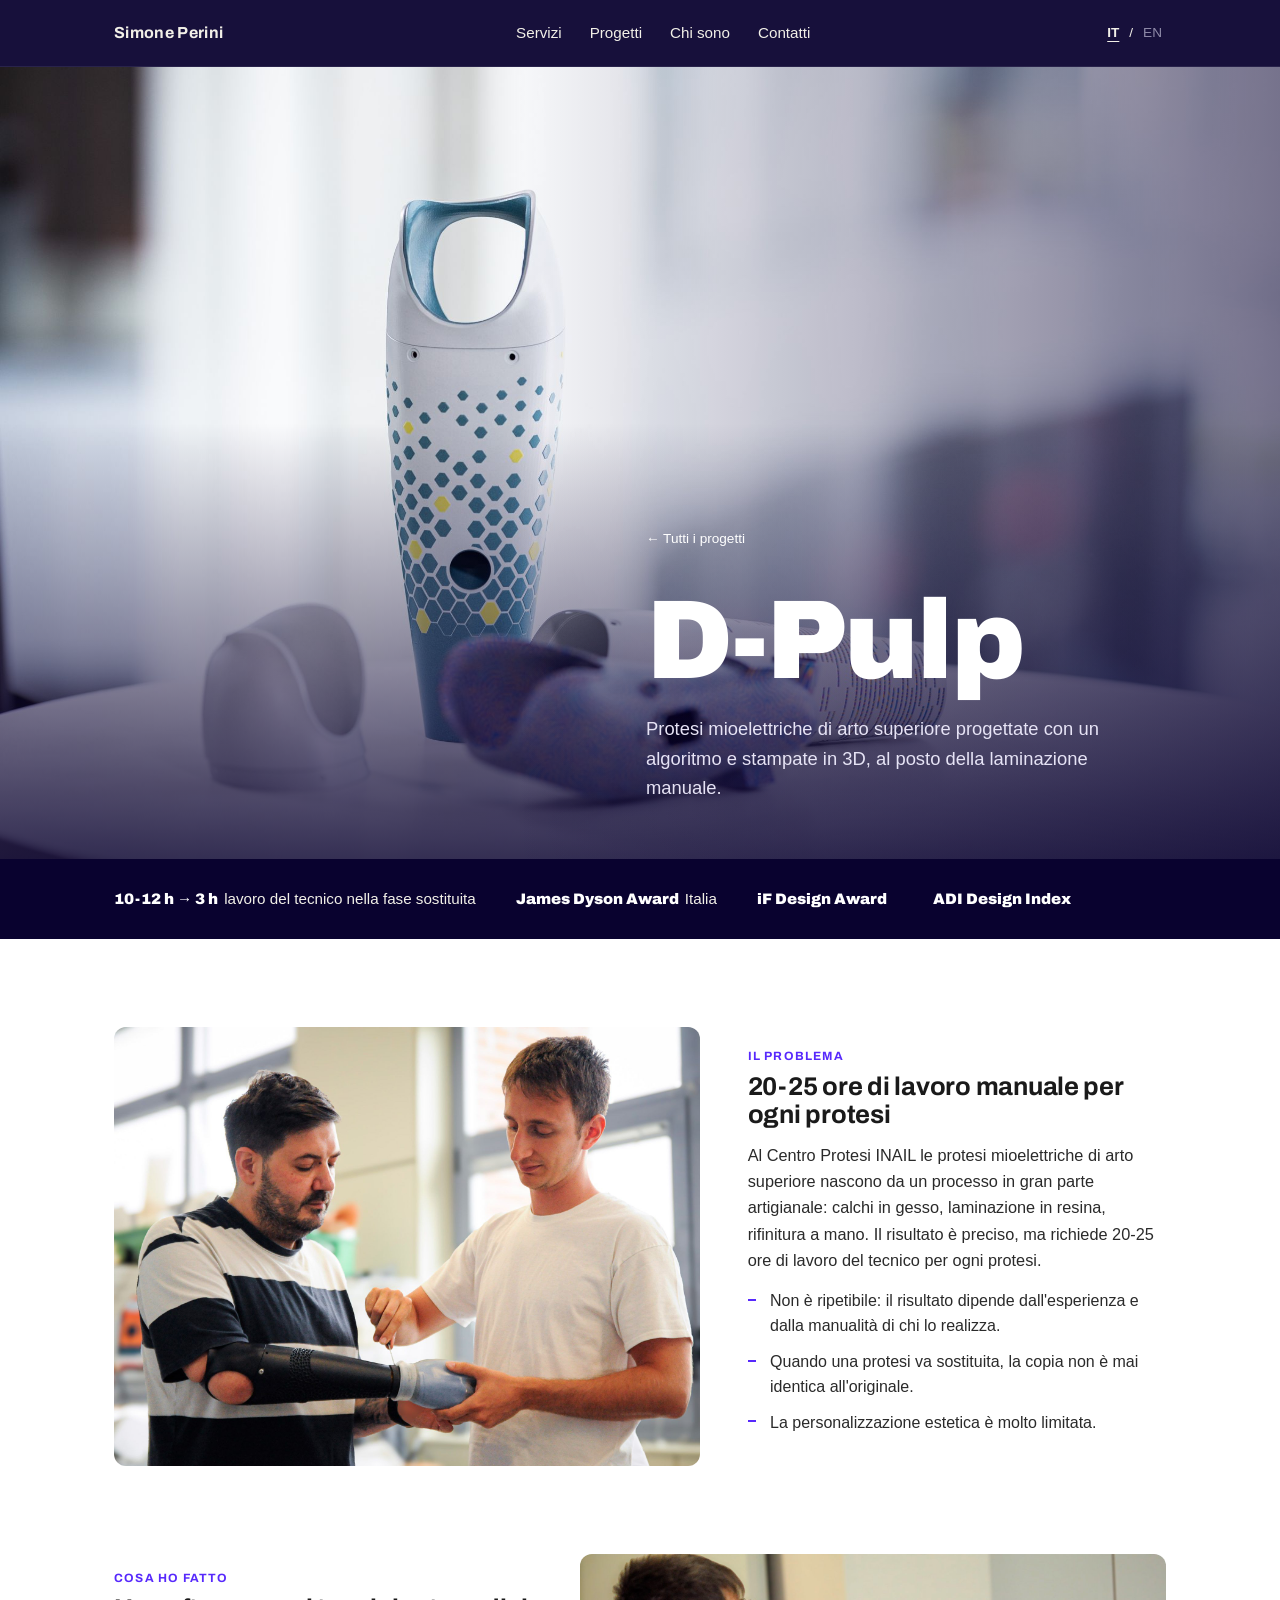
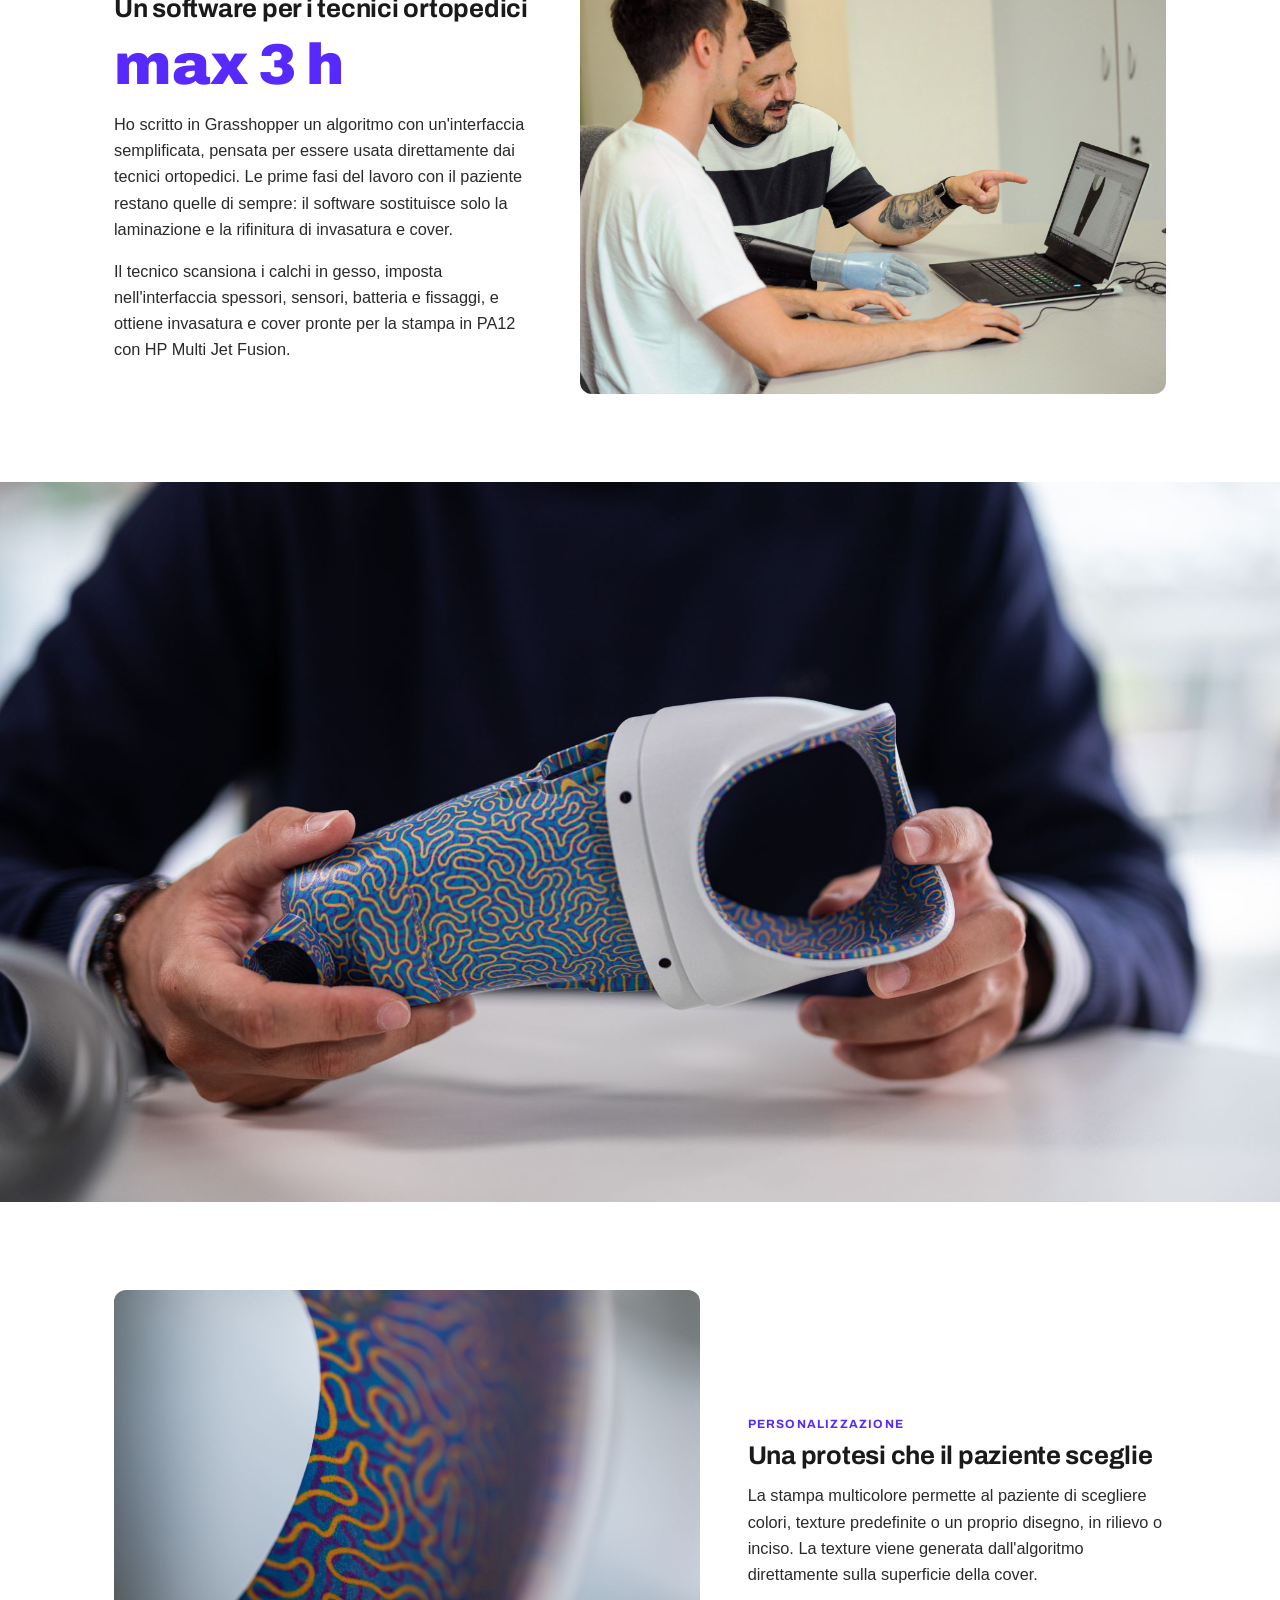
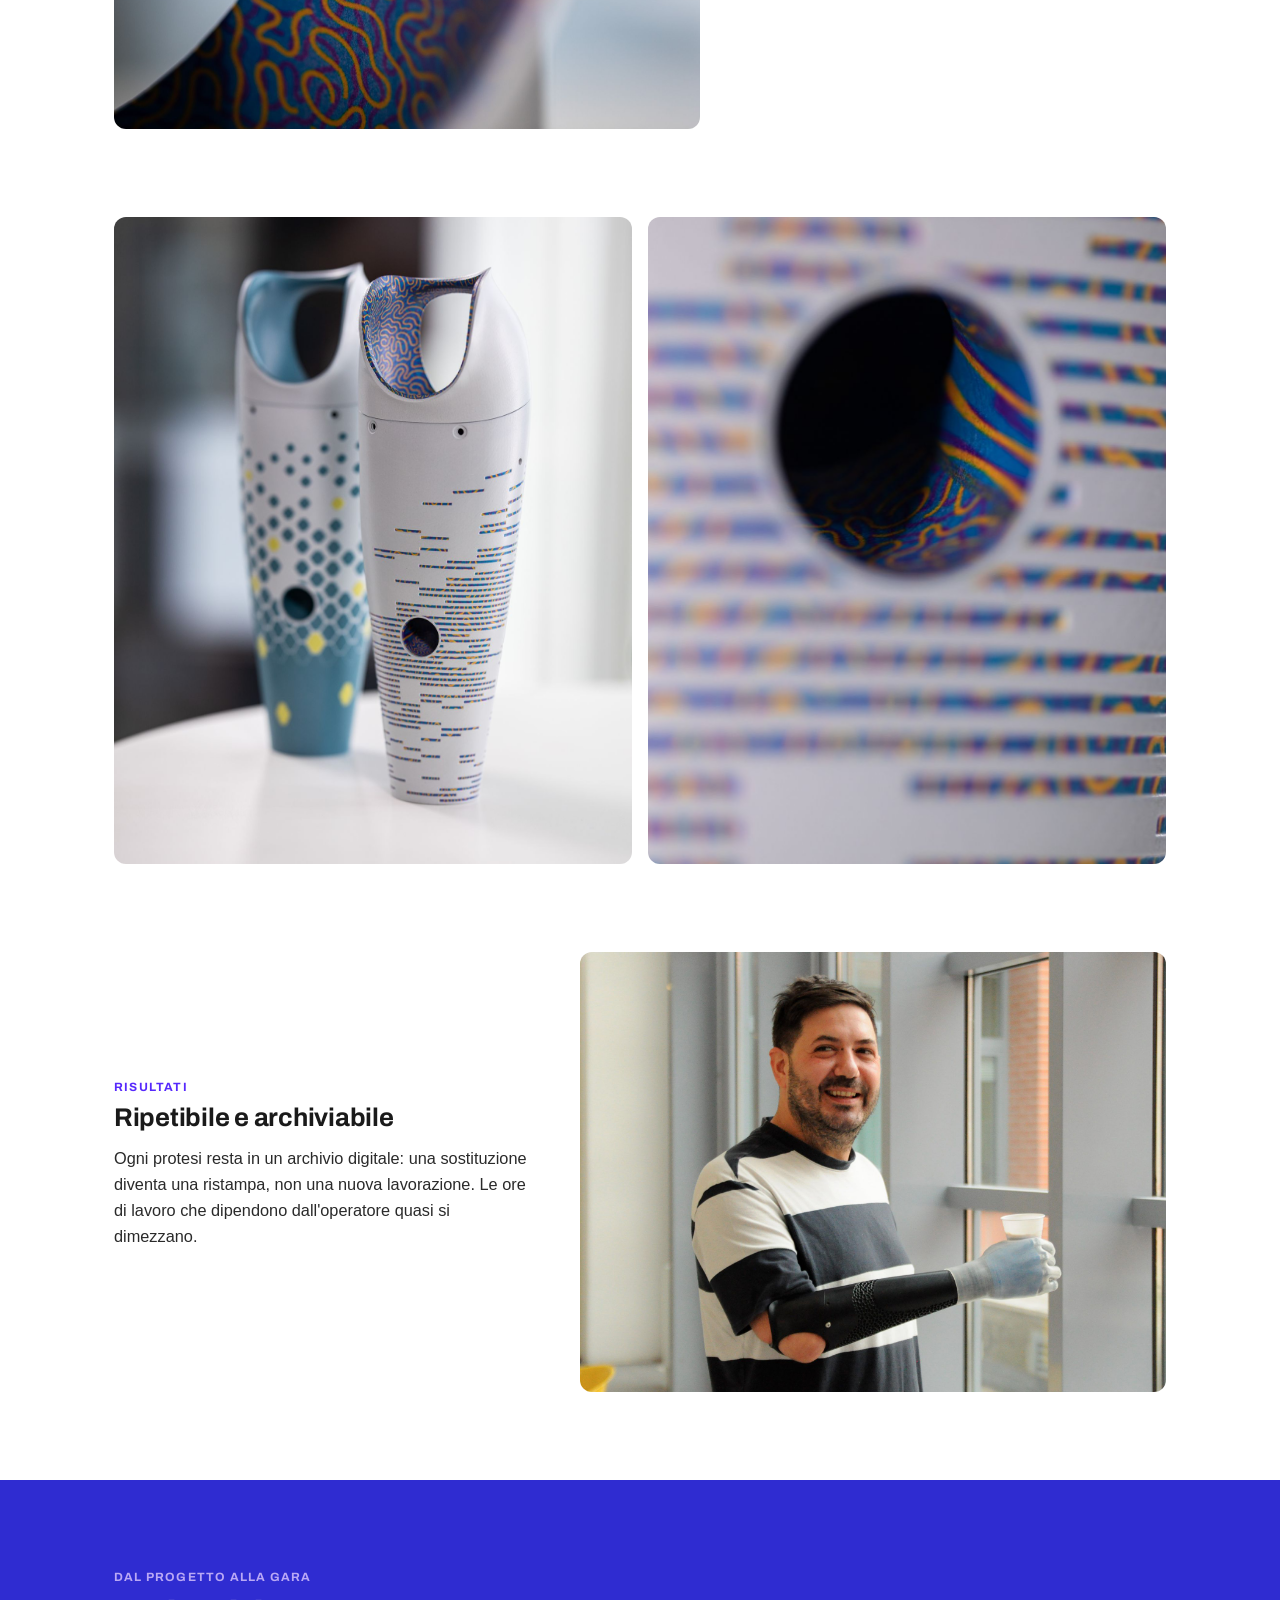
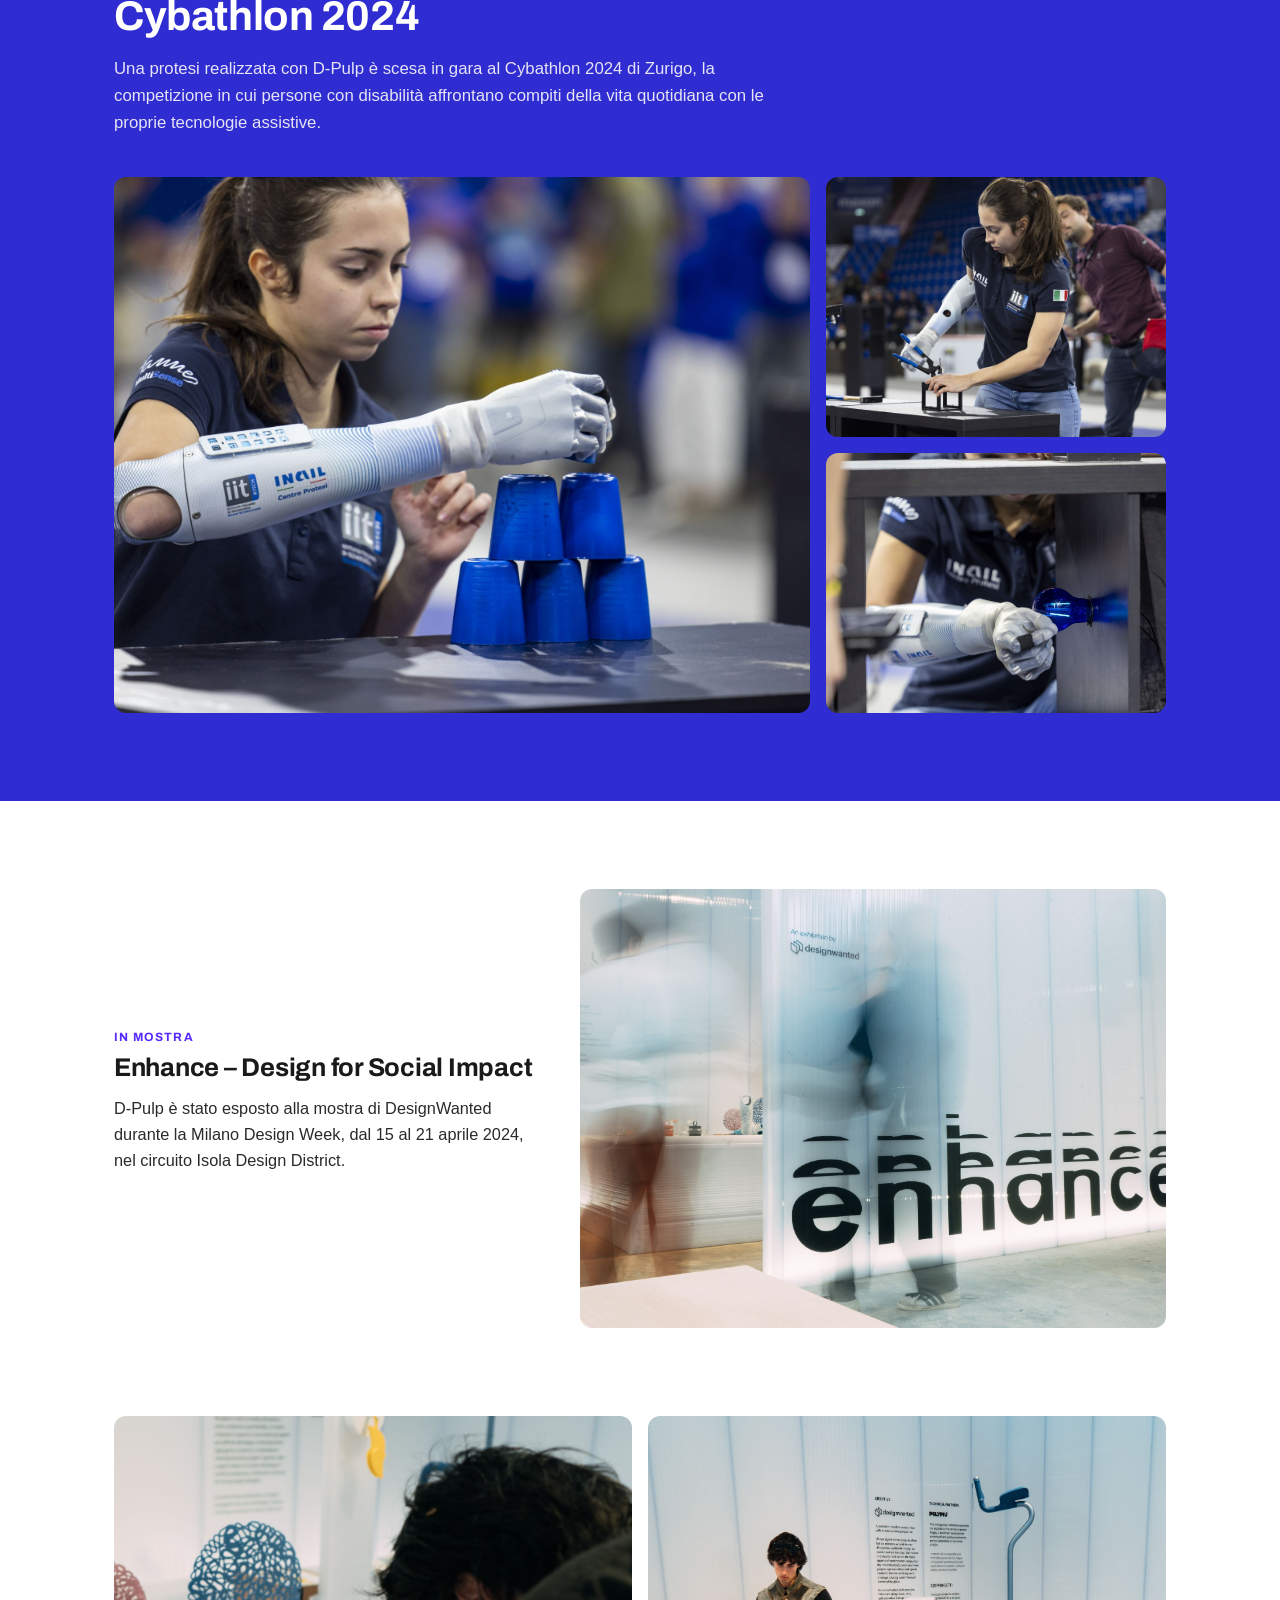
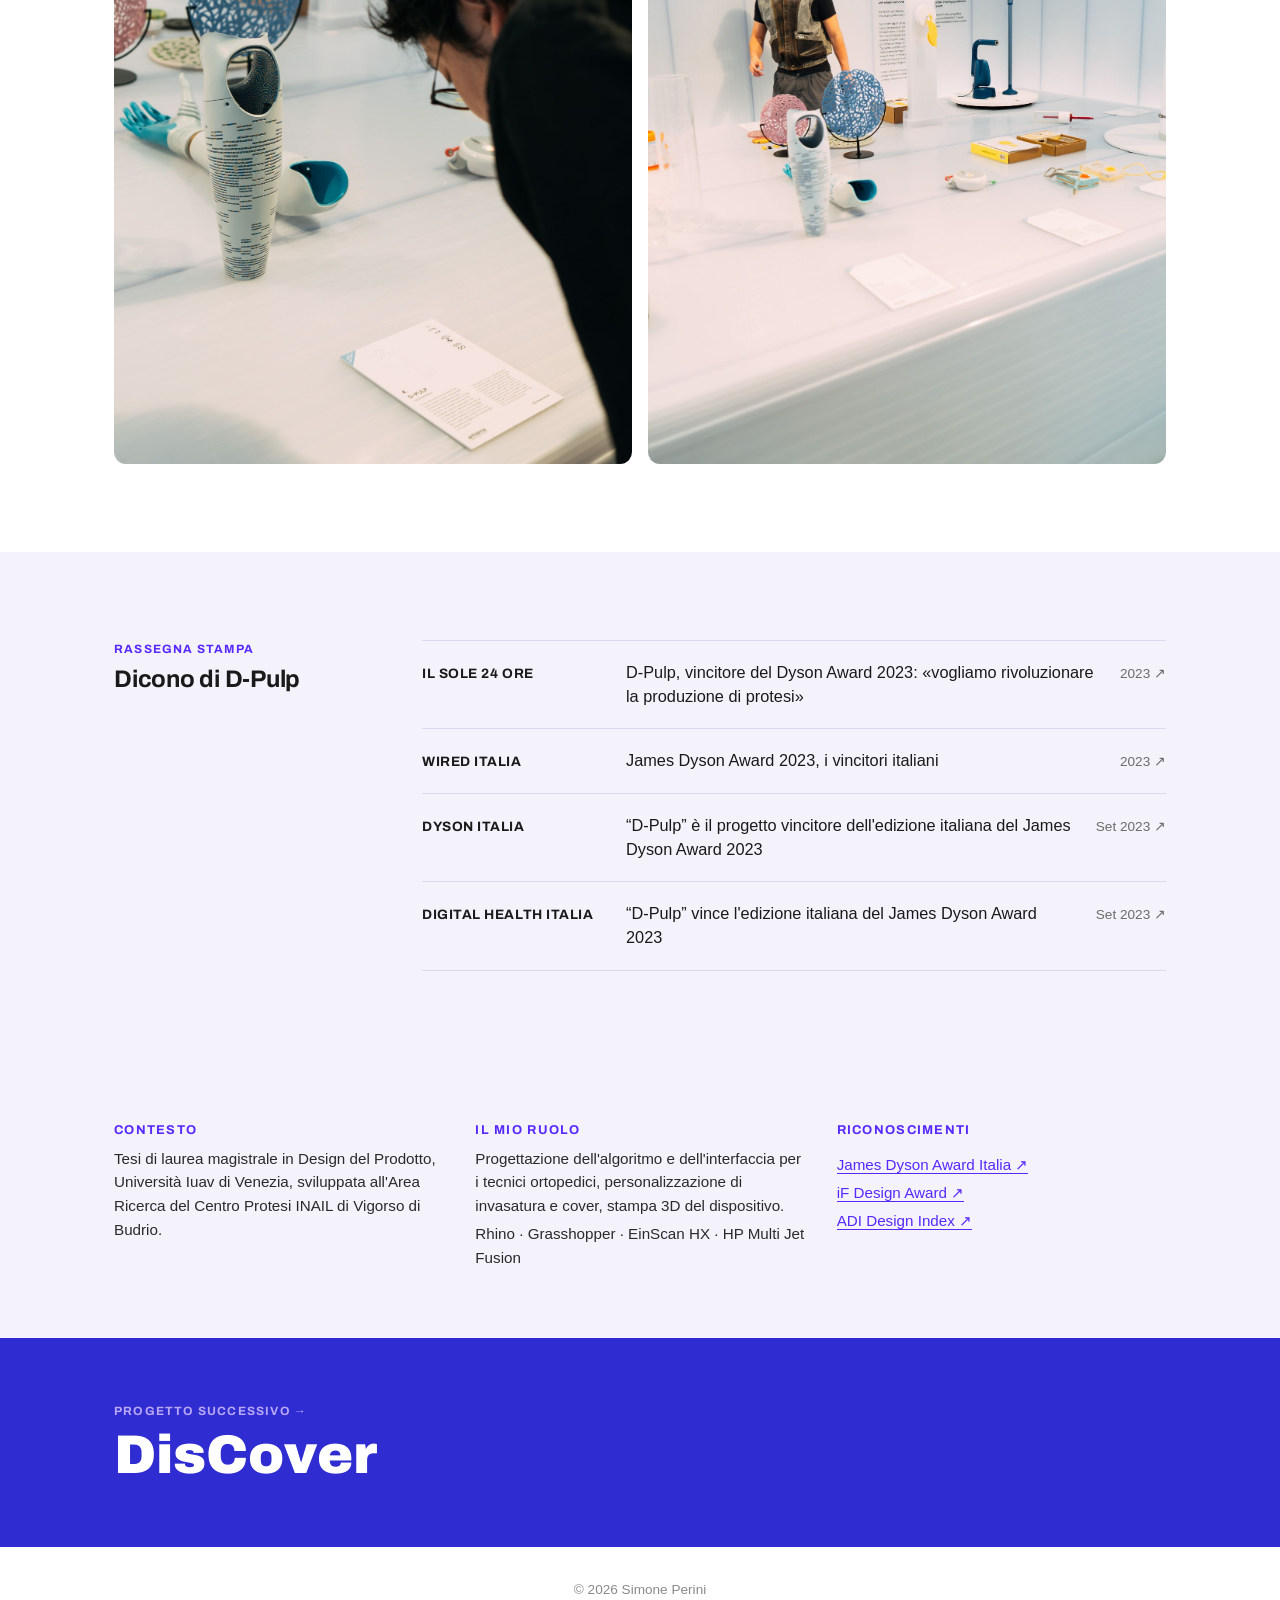
==== commit 232110b2: "Update d-pulp.html" ====
--- a/progetti/d-pulp.html
+++ b/progetti/d-pulp.html
@@ -33,16 +33,16 @@
   <section class="pv-hero pv-hero--right">
     <img src="../images/progetti/d-pulp/prodotto-componenti.jpg" alt="Una cover D-Pulp con texture a esagoni in piedi e una seconda protesi scomposta sul tavolo">
     <div class="wrap">
-      <a class="back-link" href="../index.html#progetti">← Tutti i progetti</a>
+      <a class="back-link" href="../index.html#progetti"><span class="it">← Tutti i progetti</span><span class="en" hidden>← All projects</span></a>
       <h1>D-Pulp</h1>
-      <p>Protesi mioelettriche di arto superiore progettate con un algoritmo e stampate in 3D, al posto della laminazione manuale.</p>
+      <p><span class="it">Protesi mioelettriche di arto superiore progettate con un algoritmo e stampate in 3D, al posto della laminazione manuale.</span><span class="en" hidden>Myoelectric upper-limb prostheses designed with an algorithm and 3D printed, replacing manual lamination.</span></p>
     </div>
   </section>
 
   <section class="pv-strip">
     <div class="wrap">
-      <span><b>10-12 h → 3 h</b>lavoro del tecnico nella fase sostituita</span>
-      <span><b>James Dyson Award</b>Italia</span>
+      <span><b>10-12 h → 3 h</b><span class="it">lavoro del tecnico nella fase sostituita</span><span class="en" hidden>technician time in the replaced phase</span></span>
+      <span><b>James Dyson Award</b><span class="it">Italia</span><span class="en" hidden>Italy</span></span>
       <span><b>iF Design Award</b></span>
       <span><b>ADI Design Index</b></span>
     </div>
@@ -52,13 +52,13 @@
     <section class="pv-row">
       <figure class="p-figure"><img src="../images/progetti/d-pulp/contesto-prova-tecnico.jpg" alt="Un tecnico ortopedico regola la protesi D-Pulp sul paziente" loading="lazy"></figure>
       <div class="pv-text">
-        <span class="p-kicker">Il problema</span>
-        <h2>20-25 ore di lavoro manuale per ogni protesi</h2>
-        <p>Al Centro Protesi INAIL le protesi mioelettriche di arto superiore nascono da un processo in gran parte artigianale: calchi in gesso, laminazione in resina, rifinitura a mano. Il risultato è preciso, ma richiede 20-25 ore di lavoro del tecnico per ogni protesi.</p>
+        <span class="p-kicker"><span class="it">Il problema</span><span class="en" hidden>The problem</span></span>
+        <h2><span class="it">20-25 ore di lavoro manuale per ogni protesi</span><span class="en" hidden>20-25 hours of manual work per prosthesis</span></h2>
+        <p><span class="it">Al Centro Protesi INAIL le protesi mioelettriche di arto superiore nascono da un processo in gran parte artigianale: calchi in gesso, laminazione in resina, rifinitura a mano. Il risultato è preciso, ma richiede 20-25 ore di lavoro del tecnico per ogni protesi.</span><span class="en" hidden>At Centro Protesi INAIL, myoelectric upper-limb prostheses come from a largely handcrafted process: plaster casts, resin lamination, hand finishing. The result is precise, but it takes 20-25 hours of technician work for each prosthesis.</span></p>
         <ul class="p-list">
-            <li>Non è ripetibile: il risultato dipende dall'esperienza e dalla manualità di chi lo realizza.</li>
-            <li>Quando una protesi va sostituita, la copia non è mai identica all'originale.</li>
-            <li>La personalizzazione estetica è molto limitata.</li>
+            <li><span class="it">Non è ripetibile: il risultato dipende dall'esperienza e dalla manualità di chi lo realizza.</span><span class="en" hidden>It isn't repeatable: the result depends on the experience and manual skill of whoever makes it.</span></li>
+            <li><span class="it">Quando una protesi va sostituita, la copia non è mai identica all'originale.</span><span class="en" hidden>When a prosthesis needs replacing, the copy is never identical to the original.</span></li>
+            <li><span class="it">La personalizzazione estetica è molto limitata.</span><span class="en" hidden>Aesthetic customization is very limited.</span></li>
           </ul>
       </div>
     </section>
@@ -66,11 +66,11 @@
     <section class="pv-row reverse">
       <figure class="p-figure"><img src="../images/progetti/d-pulp/contesto-computer.jpg" alt="Tecnico e paziente rivedono il modello 3D della protesi al computer" loading="lazy"></figure>
       <div class="pv-text">
-        <span class="p-kicker">Cosa ho fatto</span>
-        <h2>Un software per i tecnici ortopedici</h2>
+        <span class="p-kicker"><span class="it">Cosa ho fatto</span><span class="en" hidden>What I did</span></span>
+        <h2><span class="it">Un software per i tecnici ortopedici</span><span class="en" hidden>A software tool for orthopedic technicians</span></h2>
         <span class="pv-big">max 3 h</span>
-        <p>Ho scritto in Grasshopper un algoritmo con un'interfaccia semplificata, pensata per essere usata direttamente dai tecnici ortopedici. Le prime fasi del lavoro con il paziente restano quelle di sempre: il software sostituisce solo la laminazione e la rifinitura di invasatura e cover.</p>
-        <p>Il tecnico scansiona i calchi in gesso, imposta nell'interfaccia spessori, sensori, batteria e fissaggi, e ottiene invasatura e cover pronte per la stampa in PA12 con HP Multi Jet Fusion.</p>
+        <p><span class="it">Ho scritto in Grasshopper un algoritmo con un'interfaccia semplificata, pensata per essere usata direttamente dai tecnici ortopedici. Le prime fasi del lavoro con il paziente restano quelle di sempre: il software sostituisce solo la laminazione e la rifinitura di invasatura e cover.</span><span class="en" hidden>I wrote a Grasshopper algorithm with a simplified interface, designed to be used directly by orthopedic technicians. The first steps of working with the patient stay the same: the software only replaces the lamination and finishing of socket and cover.</span></p>
+        <p><span class="it">Il tecnico scansiona i calchi in gesso, imposta nell'interfaccia spessori, sensori, batteria e fissaggi, e ottiene invasatura e cover pronte per la stampa in PA12 con HP Multi Jet Fusion.</span><span class="en" hidden>The technician scans the plaster casts, sets thicknesses, sensors, battery and fastenings in the interface, and gets a socket and cover ready to print in PA12 with HP Multi Jet Fusion.</span></p>
       </div>
     </section>
   </div>
@@ -81,9 +81,9 @@
     <section class="pv-row">
       <figure class="p-figure"><img src="../images/progetti/d-pulp/prodotto-macro-texture.jpg" alt="Macro della texture stampata a colori all'interno dell'invasatura" loading="lazy"></figure>
       <div class="pv-text">
-        <span class="p-kicker">Personalizzazione</span>
-        <h2>Una protesi che il paziente sceglie</h2>
-        <p>La stampa multicolore permette al paziente di scegliere colori, texture predefinite o un proprio disegno, in rilievo o inciso. La texture viene generata dall'algoritmo direttamente sulla superficie della cover.</p>
+        <span class="p-kicker"><span class="it">Personalizzazione</span><span class="en" hidden>Customization</span></span>
+        <h2><span class="it">Una protesi che il paziente sceglie</span><span class="en" hidden>A prosthesis the patient chooses</span></h2>
+        <p><span class="it">La stampa multicolore permette al paziente di scegliere colori, texture predefinite o un proprio disegno, in rilievo o inciso. La texture viene generata dall'algoritmo direttamente sulla superficie della cover.</span><span class="en" hidden>Multicolor printing lets the patient choose colors, preset textures or their own drawing, embossed or engraved. The algorithm generates the texture directly on the cover surface.</span></p>
       </div>
     </section>
 
@@ -95,18 +95,18 @@
     <section class="pv-row reverse">
       <figure class="p-figure"><img src="../images/progetti/d-pulp/contesto-caffe.jpg" alt="Il paziente regge un bicchiere con la protesi D-Pulp" loading="lazy"></figure>
       <div class="pv-text">
-        <span class="p-kicker">Risultati</span>
-        <h2>Ripetibile e archiviabile</h2>
-        <p>Ogni protesi resta in un archivio digitale: una sostituzione diventa una ristampa, non una nuova lavorazione. Le ore di lavoro che dipendono dall'operatore quasi si dimezzano.</p>
+        <span class="p-kicker"><span class="it">Risultati</span><span class="en" hidden>Results</span></span>
+        <h2><span class="it">Ripetibile e archiviabile</span><span class="en" hidden>Repeatable and archivable</span></h2>
+        <p><span class="it">Ogni protesi resta in un archivio digitale: una sostituzione diventa una ristampa, non una nuova lavorazione. Le ore di lavoro che dipendono dall'operatore quasi si dimezzano.</span><span class="en" hidden>Every prosthesis is kept in a digital archive: a replacement becomes a reprint, not a new build. Operator-dependent working hours are almost halved.</span></p>
       </div>
     </section>
   </div>
 
   <section class="pv-event">
     <div class="wrap">
-      <span class="p-kicker">Dal progetto alla gara</span>
+      <span class="p-kicker"><span class="it">Dal progetto alla gara</span><span class="en" hidden>From project to competition</span></span>
       <h2>Cybathlon 2024</h2>
-      <p class="ev-intro">Una protesi realizzata con D-Pulp è scesa in gara al Cybathlon 2024 di Zurigo, la competizione in cui persone con disabilità affrontano compiti della vita quotidiana con le proprie tecnologie assistive.</p>
+      <p class="ev-intro"><span class="it">Una protesi realizzata con D-Pulp è scesa in gara al Cybathlon 2024 di Zurigo, la competizione in cui persone con disabilità affrontano compiti della vita quotidiana con le proprie tecnologie assistive.</span><span class="en" hidden>A prosthesis made with D-Pulp competed at Cybathlon 2024 in Zurich, the competition where people with disabilities take on everyday tasks using their own assistive technology.</span></p>
       <div class="ev-grid">
         <figure class="p-figure ev-main"><img src="../images/progetti/d-pulp/cybathlon-bicchieri.jpg" alt="Un'atleta impila bicchieri blu con la protesi durante il Cybathlon 2024" loading="lazy"></figure>
         <figure class="p-figure"><img src="../images/progetti/d-pulp/cybathlon-pinza.jpg" alt="L'atleta usa una pinza con la protesi e tiene fermo il supporto con l'arto sano, Cybathlon 2024" loading="lazy"></figure>
@@ -120,9 +120,9 @@
     <div class="wrap"><div class="pv-row reverse">
       <figure class="p-figure"><img src="../images/progetti/d-pulp/mostra-enhance-ingresso.jpg" alt="Ingresso della mostra Enhance di DesignWanted alla Milano Design Week 2024" loading="lazy"></figure>
       <div class="pv-text">
-        <span class="p-kicker">In mostra</span>
+        <span class="p-kicker"><span class="it">In mostra</span><span class="en" hidden>Exhibited</span></span>
         <h2>Enhance – Design for Social Impact</h2>
-        <p>D-Pulp è stato esposto alla mostra di DesignWanted durante la Milano Design Week, dal 15 al 21 aprile 2024, nel circuito Isola Design District.</p>
+        <p><span class="it">D-Pulp è stato esposto alla mostra di DesignWanted durante la Milano Design Week, dal 15 al 21 aprile 2024, nel circuito Isola Design District.</span><span class="en" hidden>D-Pulp was shown at the DesignWanted exhibition during Milan Design Week, 15-21 April 2024, in the Isola Design District circuit.</span></p>
       </div>
     </div></div>
     <div class="wrap"><div class="pv-duo">
@@ -133,12 +133,12 @@
 
   <section class="p-section p-press">
     <div class="wrap p-split">
-      <div><span class="p-kicker">Rassegna stampa</span><h2>Dicono di D-Pulp</h2></div>
+      <div><span class="p-kicker"><span class="it">Rassegna stampa</span><span class="en" hidden>Press</span></span><h2><span class="it">Dicono di D-Pulp</span><span class="en" hidden>D-Pulp in the press</span></h2></div>
       <ul class="press-list">
         <li><a href="https://www.ilsole24ore.com/art/d-pulp-vincitore-dyson-award-2023-vogliamo-rivoluzionare-produzione-protesi-AFGBhpRB" target="_blank" rel="noopener"><span class="press-src">Il Sole 24 Ore</span><span class="press-title">D-Pulp, vincitore del Dyson Award 2023: «vogliamo rivoluzionare la produzione di protesi»</span><span class="press-date">2023 ↗</span></a></li>
         <li><a href="https://www.wired.it/article/james-dyson-award-2023-vincitori-italia/" target="_blank" rel="noopener"><span class="press-src">Wired Italia</span><span class="press-title">James Dyson Award 2023, i vincitori italiani</span><span class="press-date">2023 ↗</span></a></li>
-        <li><a href="https://www.dyson.it/discover/sostenibilita/james-dyson-award/james-dyson-award-2023-vincitore-italiano" target="_blank" rel="noopener"><span class="press-src">Dyson Italia</span><span class="press-title">“D-Pulp” è il progetto vincitore dell'edizione italiana del James Dyson Award 2023</span><span class="press-date">Set 2023 ↗</span></a></li>
-        <li><a href="https://digitalhealthitalia.com/d-pulp-vince-ledizione-italiana-del-james-dyson-award-2023/" target="_blank" rel="noopener"><span class="press-src">Digital Health Italia</span><span class="press-title">“D-Pulp” vince l'edizione italiana del James Dyson Award 2023</span><span class="press-date">Set 2023 ↗</span></a></li>
+        <li><a href="https://www.dyson.it/discover/sostenibilita/james-dyson-award/james-dyson-award-2023-vincitore-italiano" target="_blank" rel="noopener"><span class="press-src">Dyson Italia</span><span class="press-title">“D-Pulp” è il progetto vincitore dell'edizione italiana del James Dyson Award 2023</span><span class="press-date"><span class="it">Set</span><span class="en" hidden>Sep</span> 2023 ↗</span></a></li>
+        <li><a href="https://digitalhealthitalia.com/d-pulp-vince-ledizione-italiana-del-james-dyson-award-2023/" target="_blank" rel="noopener"><span class="press-src">Digital Health Italia</span><span class="press-title">“D-Pulp” vince l'edizione italiana del James Dyson Award 2023</span><span class="press-date"><span class="it">Set</span><span class="en" hidden>Sep</span> 2023 ↗</span></a></li>
       </ul>
     </div>
   </section>
@@ -146,18 +146,18 @@
   <section class="p-credits">
     <div class="wrap credits-grid">
       <div>
-        <h3>Contesto</h3>
-        <p>Tesi di laurea magistrale in Design del Prodotto, Università Iuav di Venezia, sviluppata all'Area Ricerca del Centro Protesi INAIL di Vigorso di Budrio.</p>
+        <h3><span class="it">Contesto</span><span class="en" hidden>Context</span></h3>
+        <p><span class="it">Tesi di laurea magistrale in Design del Prodotto, Università Iuav di Venezia, sviluppata all'Area Ricerca del Centro Protesi INAIL di Vigorso di Budrio.</span><span class="en" hidden>Master's thesis in Product Design, Iuav University of Venice, developed at the Research Area of Centro Protesi INAIL in Vigorso di Budrio.</span></p>
       </div>
       <div>
-        <h3>Il mio ruolo</h3>
-        <p>Progettazione dell'algoritmo e dell'interfaccia per i tecnici ortopedici, personalizzazione di invasatura e cover, stampa 3D del dispositivo.</p>
+        <h3><span class="it">Il mio ruolo</span><span class="en" hidden>My role</span></h3>
+        <p><span class="it">Progettazione dell'algoritmo e dell'interfaccia per i tecnici ortopedici, personalizzazione di invasatura e cover, stampa 3D del dispositivo.</span><span class="en" hidden>Design of the algorithm and the interface for orthopedic technicians, socket and cover customization, 3D printing of the device.</span></p>
         <p>Rhino · Grasshopper · EinScan HX · HP Multi Jet Fusion</p>
       </div>
       <div>
-        <h3>Riconoscimenti</h3>
+        <h3><span class="it">Riconoscimenti</span><span class="en" hidden>Awards</span></h3>
         <ul>
-          <li><a class="p-link" href="https://www.jamesdysonaward.org/it-IT/2023/project/d-pulp-digital-process-for-upper-limb-prosthetics" target="_blank" rel="noopener">James Dyson Award Italia ↗</a></li>
+          <li><a class="p-link" href="https://www.jamesdysonaward.org/it-IT/2023/project/d-pulp-digital-process-for-upper-limb-prosthetics" target="_blank" rel="noopener"><span class="it">James Dyson Award Italia</span><span class="en" hidden>James Dyson Award Italy</span> ↗</a></li>
           <li><a class="p-link" href="https://ifdesign.com/en/winner-ranking/project/d-pulp/676751" target="_blank" rel="noopener">iF Design Award ↗</a></li>
           <li><a class="p-link" href="https://www.adi-design.org/2022_z00794" target="_blank" rel="noopener">ADI Design Index ↗</a></li>
         </ul>
@@ -167,7 +167,7 @@
 
   <a class="p-next" href="discover.html">
     <div class="wrap">
-      <span class="p-kicker">Progetto successivo →</span>
+      <span class="p-kicker"><span class="it">Progetto successivo →</span><span class="en" hidden>Next project →</span></span>
       <strong>DisCover</strong>
     </div>
   </a>
--- a/progetti/progetto.css
+++ b/progetti/progetto.css
@@ -0,0 +1,682 @@
+/* =====================================================================
+   PAGINE PROGETTO — stili comuni a tutti i case study
+   Usa le variabili e i font di ../style.css (colori, --content-width).
+   ===================================================================== */
+
+.project-page {
+  background: #ffffff;
+}
+
+/* Contenitore: stessa larghezza dei contenuti della home */
+.wrap {
+  max-width: var(--content-width);
+  margin: 0 auto;
+  padding: 0 24px;
+}
+
+.back-link {
+  display: inline-block;
+  font-size: 0.85rem;
+  color: #b9a8f5;
+  text-decoration: none;
+  margin-bottom: 2.2em;
+}
+
+.back-link:hover {
+  color: #b9a8f5;
+}
+
+.pv-hero .back-link {
+  color: #ffffff;
+}
+
+/* ---------- Testata del progetto ---------- */
+.p-hero {
+  background: var(--ink-deep);
+  color: #f2f0e8;
+  padding: 72px 0 0;
+}
+
+.p-hero .eyebrow {
+  color: #b9a8f5;
+}
+
+.p-hero h1 {
+  color: #ffffff;
+  margin-bottom: 0.25em;
+}
+
+.p-hero .p-lead {
+  max-width: 700px;
+  font-size: 1.2rem;
+  line-height: 1.5;
+  color: #cbc7ba;
+  margin-bottom: 2.5em;
+}
+
+.p-cover {
+  display: block;
+  width: 100%;
+  aspect-ratio: 16 / 8;
+  object-fit: cover;
+  border-radius: 16px 16px 0 0;
+}
+
+/* ---------- Numeri chiave ---------- */
+.p-stats {
+  background: var(--ink-deep);
+  color: #f2f0e8;
+  padding: 56px 0 72px;
+}
+
+.stats-grid {
+  display: grid;
+  grid-template-columns: repeat(4, minmax(0, 1fr));
+  gap: 32px;
+}
+
+.stat {
+  border-top: 1px solid rgba(185, 168, 245, 0.35);
+  padding-top: 18px;
+}
+
+.stat-value {
+  display: block;
+  font-family: "Archivo", sans-serif;
+  font-weight: 900;
+  font-size: clamp(1.6rem, 3vw, 2.3rem);
+  line-height: 1.05;
+  color: #ffffff;
+  margin-bottom: 0.4em;
+}
+
+.stat-value .from {
+  color: #8f8aa8;
+  font-weight: 700;
+}
+
+.stat-label {
+  font-size: 0.9rem;
+  line-height: 1.45;
+  color: #cbc7ba;
+}
+
+/* ---------- Blocchi di testo ---------- */
+.p-section {
+  padding: 88px 0;
+}
+
+.p-section + .p-section {
+  padding-top: 0;
+}
+
+.p-split {
+  display: grid;
+  grid-template-columns: 260px minmax(0, 1fr);
+  gap: 48px;
+}
+
+.p-split h2 {
+  font-size: 1.5rem;
+  margin: 0;
+}
+
+.p-kicker {
+  display: block;
+  font-family: "Archivo", sans-serif;
+  font-size: 0.75rem;
+  font-weight: 700;
+  letter-spacing: 0.1em;
+  text-transform: uppercase;
+  color: var(--accent);
+  margin-bottom: 0.6em;
+}
+
+.p-body p {
+  font-size: 1.05rem;
+  line-height: 1.65;
+  color: #2a2a2a;
+  max-width: 680px;
+}
+
+.p-list {
+  margin: 0.5em 0 0;
+  max-width: 680px;
+}
+
+.p-list li {
+  position: relative;
+  padding: 0 0 0.7em 1.4em;
+  line-height: 1.55;
+  color: #2a2a2a;
+}
+
+.p-list li::before {
+  content: "";
+  position: absolute;
+  left: 0;
+  top: 0.62em;
+  width: 8px;
+  height: 2px;
+  background: var(--accent);
+}
+
+/* Passaggi del processo, numerati */
+.steps {
+  display: grid;
+  grid-template-columns: repeat(4, minmax(0, 1fr));
+  gap: 24px;
+  margin-top: 1.5em;
+  counter-reset: step;
+}
+
+.step {
+  counter-increment: step;
+  background: #f4f3fb;
+  border-radius: 12px;
+  padding: 20px;
+}
+
+.step::before {
+  content: "0" counter(step);
+  display: block;
+  font-family: "Archivo", sans-serif;
+  font-size: 0.75rem;
+  font-weight: 700;
+  letter-spacing: 0.08em;
+  color: var(--accent);
+  margin-bottom: 0.8em;
+}
+
+.step h3 {
+  font-size: 1rem;
+  margin-bottom: 0.4em;
+}
+
+.step p {
+  font-size: 0.9rem;
+  line-height: 1.5;
+  color: #4a4a4a;
+  margin: 0;
+}
+
+/* ---------- Immagini ---------- */
+.p-figure {
+  margin: 0;
+}
+
+.p-figure img {
+  display: block;
+  width: 100%;
+  height: 100%;
+  object-fit: cover;
+  border-radius: 12px;
+}
+
+.p-figure figcaption {
+  font-size: 0.85rem;
+  color: #6b6b6b;
+  margin-top: 0.7em;
+}
+
+.gallery {
+  display: grid;
+  grid-template-columns: repeat(6, minmax(0, 1fr));
+  grid-auto-rows: 180px;
+  gap: 16px;
+}
+
+.gallery .g-wide  { grid-column: span 4; grid-row: span 2; }
+.gallery .g-tall  { grid-column: span 2; grid-row: span 2; }
+.gallery .g-half  { grid-column: span 3; grid-row: span 2; }
+
+/* ---------- Riconoscimenti e crediti ---------- */
+.p-credits {
+  background: #f4f3fb;
+  padding: 64px 0;
+}
+
+.credits-grid {
+  display: grid;
+  grid-template-columns: repeat(3, minmax(0, 1fr));
+  gap: 32px;
+}
+
+.credits-grid h3 {
+  font-size: 0.8rem;
+  letter-spacing: 0.1em;
+  text-transform: uppercase;
+  color: var(--accent);
+  margin-bottom: 0.8em;
+}
+
+.credits-grid p,
+.credits-grid li {
+  font-size: 0.95rem;
+  line-height: 1.55;
+  color: #2a2a2a;
+  margin: 0 0 0.3em;
+}
+
+/* ---------- Progetto successivo ---------- */
+.p-next {
+  display: block;
+  background: var(--hero-bg);
+  color: #ffffff;
+  text-decoration: none;
+  padding: 64px 0;
+  transition: background-color 0.2s ease;
+}
+
+.p-next:hover {
+  background: var(--accent-deep);
+}
+
+.p-next .p-kicker {
+  color: #b9a8f5;
+}
+
+.p-next strong {
+  font-family: "Archivo", sans-serif;
+  font-weight: 900;
+  font-size: clamp(2rem, 5vw, 3.4rem);
+  line-height: 1;
+}
+
+/* =====================================================================
+   VARIANTE B — più visiva: foto a tutta pagina con il titolo sopra,
+   testi brevi accanto alle immagini
+   ===================================================================== */
+.pv-hero {
+  position: relative;
+  min-height: min(88vh, 820px);
+  display: flex;
+  align-items: flex-end;
+  color: #ffffff;
+  background: var(--ink-deep);
+  overflow: hidden;
+}
+
+.pv-hero > img {
+  position: absolute;
+  inset: 0;
+  width: 100%;
+  height: 100%;
+  object-fit: cover;
+}
+
+.pv-hero::after {
+  content: "";
+  position: absolute;
+  inset: 0;
+  background: linear-gradient(180deg, rgba(9, 2, 47, 0) 35%, rgba(9, 2, 47, 0.85) 100%);
+}
+
+.pv-hero .wrap {
+  position: relative;
+  z-index: 1;
+  width: 100%;
+  padding-bottom: 56px;
+}
+
+.pv-hero h1 {
+  color: #ffffff;
+  font-size: clamp(3rem, 9vw, 7rem);
+  margin-bottom: 0.1em;
+}
+
+.pv-hero p {
+  font-size: 1.15rem;
+  max-width: 620px;
+  color: #e6e3f5;
+  margin: 0;
+}
+
+.pv-strip {
+  background: var(--ink-deep);
+  color: #f2f0e8;
+  padding: 28px 0;
+}
+
+.pv-strip .wrap {
+  display: flex;
+  flex-wrap: wrap;
+  gap: 12px 40px;
+  font-size: 0.95rem;
+}
+
+.pv-strip b {
+  font-family: "Archivo", sans-serif;
+  font-weight: 900;
+  color: #ffffff;
+  margin-right: 6px;
+}
+
+.pv-row {
+  display: grid;
+  grid-template-columns: minmax(0, 7fr) minmax(0, 5fr);
+  gap: 48px;
+  align-items: center;
+  padding: 72px 0;
+}
+
+.pv-row.reverse {
+  grid-template-columns: minmax(0, 5fr) minmax(0, 7fr);
+}
+
+.pv-row.reverse .p-figure {
+  order: 2;
+}
+
+.pv-row .p-figure img {
+  aspect-ratio: 4 / 3;
+}
+
+.pv-text h2 {
+  font-size: 1.6rem;
+  margin-bottom: 0.5em;
+}
+
+.pv-text p {
+  font-size: 1.02rem;
+  line-height: 1.6;
+  color: #2a2a2a;
+}
+
+.pv-big {
+  display: block;
+  font-family: "Archivo", sans-serif;
+  font-weight: 900;
+  font-size: clamp(2.4rem, 5vw, 3.6rem);
+  line-height: 1;
+  color: var(--accent);
+  margin: 0.2em 0 0.3em;
+}
+
+.pv-full {
+  display: block;
+  width: 100%;
+  height: min(80vh, 760px);
+  object-fit: cover;
+}
+
+/* Variante: testo nella metà destra, quando il soggetto della foto è a sinistra */
+.pv-hero--right .wrap {
+  display: flex;
+  flex-direction: column;
+  align-items: flex-end;
+}
+
+.pv-hero--right .wrap > * {
+  width: min(520px, 100%);
+}
+
+.pv-hero--right::after {
+  background: linear-gradient(90deg, rgba(9, 2, 47, 0) 40%, rgba(9, 2, 47, 0.55) 100%),
+              linear-gradient(180deg, rgba(9, 2, 47, 0) 45%, rgba(9, 2, 47, 0.8) 100%);
+}
+
+@media (max-width: 720px) {
+  .pv-hero--right .wrap { align-items: flex-start; }
+  .pv-hero--right > img { object-position: 30% center; }
+}
+
+/* ---------- Mostra e rassegna stampa ---------- */
+.pv-press {
+  padding: 16px 0 72px;
+}
+
+.pv-press-img img {
+  aspect-ratio: 21 / 9;
+  object-position: center 40%;
+}
+
+.p-link {
+  color: var(--accent);
+  text-decoration: none;
+  border-bottom: 1px solid currentColor;
+}
+
+.p-link:hover {
+  color: var(--accent-deep);
+}
+
+.p-press {
+  background: #f4f3fb;
+  padding: 88px 0 !important;
+}
+
+.press-list {
+  margin: 0;
+  border-top: 1px solid #dcd8ee;
+}
+
+.press-list a {
+  display: grid;
+  grid-template-columns: 180px minmax(0, 1fr) auto;
+  gap: 24px;
+  align-items: baseline;
+  padding: 20px 0;
+  border-bottom: 1px solid #dcd8ee;
+  text-decoration: none;
+  color: #1a1a1a;
+  transition: color 0.2s ease;
+}
+
+.press-list a:hover {
+  color: var(--accent);
+}
+
+.press-src {
+  font-family: "Archivo", sans-serif;
+  font-weight: 700;
+  font-size: 0.85rem;
+  letter-spacing: 0.04em;
+  text-transform: uppercase;
+}
+
+.press-title {
+  font-size: 1.02rem;
+  line-height: 1.45;
+}
+
+.press-date {
+  font-size: 0.85rem;
+  color: #6b6b6b;
+  white-space: nowrap;
+}
+
+@media (max-width: 720px) {
+  .press-list a {
+    grid-template-columns: 1fr;
+    gap: 4px;
+  }
+
+  .pv-press-img img {
+    aspect-ratio: 4 / 5;
+  }
+}
+
+/* =====================================================================
+   RITMO VERTICALE UNICO
+   Ogni blocco ha 44px sopra e sotto: tra due blocchi bianchi lo spazio
+   è sempre 88px (desktop) / 56px (mobile). Per cambiarlo per tutta la
+   pagina basta modificare --gap.
+   ===================================================================== */
+.project-page {
+  --gap: 44px;
+}
+
+.project-page .pv-row,
+.project-page .pv-row.reverse,
+.project-page .pv-duo,
+.project-page .pv-trio {
+  padding: var(--gap) 0;
+}
+
+.pv-full {
+  margin: var(--gap) 0;
+}
+
+.pv-press {
+  padding: var(--gap) 0;
+}
+
+/* spazio bianco dopo una fascia colorata */
+.pv-strip + .wrap,
+.pv-event + .pv-press {
+  padding-top: var(--gap);
+}
+
+/* spazio prima di una fascia colorata */
+.pv-event,
+.p-press {
+  margin-top: var(--gap);
+}
+
+.p-press + .p-credits,
+.pv-press + .p-press {
+  margin-top: 0;
+}
+
+@media (max-width: 720px) {
+  .project-page {
+    --gap: 28px;
+  }
+}
+
+/* ---------- Mobile ---------- */
+@media (max-width: 900px) {
+  .stats-grid,
+  .steps,
+  .credits-grid {
+    grid-template-columns: repeat(2, minmax(0, 1fr));
+  }
+
+  .p-split,
+  .pv-row,
+  .pv-row.reverse {
+    grid-template-columns: 1fr;
+    gap: 20px;
+  }
+
+  .pv-row.reverse .p-figure {
+    order: 0;
+  }
+}
+
+@media (max-width: 720px) {
+  .wrap {
+    padding: 0 20px;
+  }
+
+  .stats-grid,
+  .steps,
+  .credits-grid {
+    grid-template-columns: 1fr;
+  }
+
+  .p-section {
+    padding: 56px 0;
+  }
+
+  .p-cover {
+    aspect-ratio: 4 / 3;
+  }
+
+  .gallery {
+    grid-template-columns: 1fr;
+    grid-auto-rows: auto;
+  }
+
+  .gallery .g-wide,
+  .gallery .g-tall,
+  .gallery .g-half {
+    grid-column: auto;
+    grid-row: auto;
+  }
+
+  .gallery .p-figure img {
+    aspect-ratio: 4 / 3;
+  }
+}
+
+/* ---------- Sezione "Dal progetto alla gara" (Cybathlon) ---------- */
+.pv-event {
+  background: var(--hero-bg);
+  color: #f2f0e8;
+  padding: 88px 0;
+}
+
+.pv-event .p-kicker {
+  color: #b9a8f5;
+}
+
+.pv-event h2 {
+  color: #ffffff;
+  font-size: clamp(1.8rem, 3.5vw, 2.6rem);
+  margin-bottom: 0.4em;
+}
+
+.pv-event .ev-intro {
+  max-width: 680px;
+  font-size: 1.05rem;
+  line-height: 1.6;
+  color: #e6e3f5;
+  margin-bottom: 2.4em;
+}
+
+.ev-grid {
+  display: grid;
+  grid-template-columns: repeat(3, minmax(0, 1fr));
+  grid-template-rows: 260px 260px;
+  gap: 16px;
+}
+
+.ev-grid .ev-main { grid-column: span 2; grid-row: span 2; }
+
+.pv-event .p-figure figcaption {
+  color: #cfc9ea;
+}
+
+/* Galleria prodotto a 2 immagini */
+.pv-duo {
+  display: grid;
+  grid-template-columns: repeat(2, minmax(0, 1fr));
+  gap: 16px;
+  padding: 0 0 88px;
+}
+
+.pv-duo .p-figure img {
+  aspect-ratio: 4 / 5;
+}
+
+@media (max-width: 720px) {
+  .pv-duo { grid-template-columns: 1fr; }
+}
+
+/* Galleria prodotto a 3 immagini */
+.pv-trio {
+  display: grid;
+  grid-template-columns: repeat(3, minmax(0, 1fr));
+  gap: 16px;
+  padding: 0 0 88px;
+}
+
+.pv-trio .p-figure img {
+  aspect-ratio: 3 / 4;
+}
+
+@media (max-width: 720px) {
+  .ev-grid,
+  .pv-trio {
+    grid-template-columns: 1fr;
+    grid-template-rows: none;
+  }
+
+  .ev-grid .ev-main { grid-column: auto; grid-row: auto; }
+
+  .ev-grid .p-figure img {
+    aspect-ratio: 4 / 3;
+  }
+}
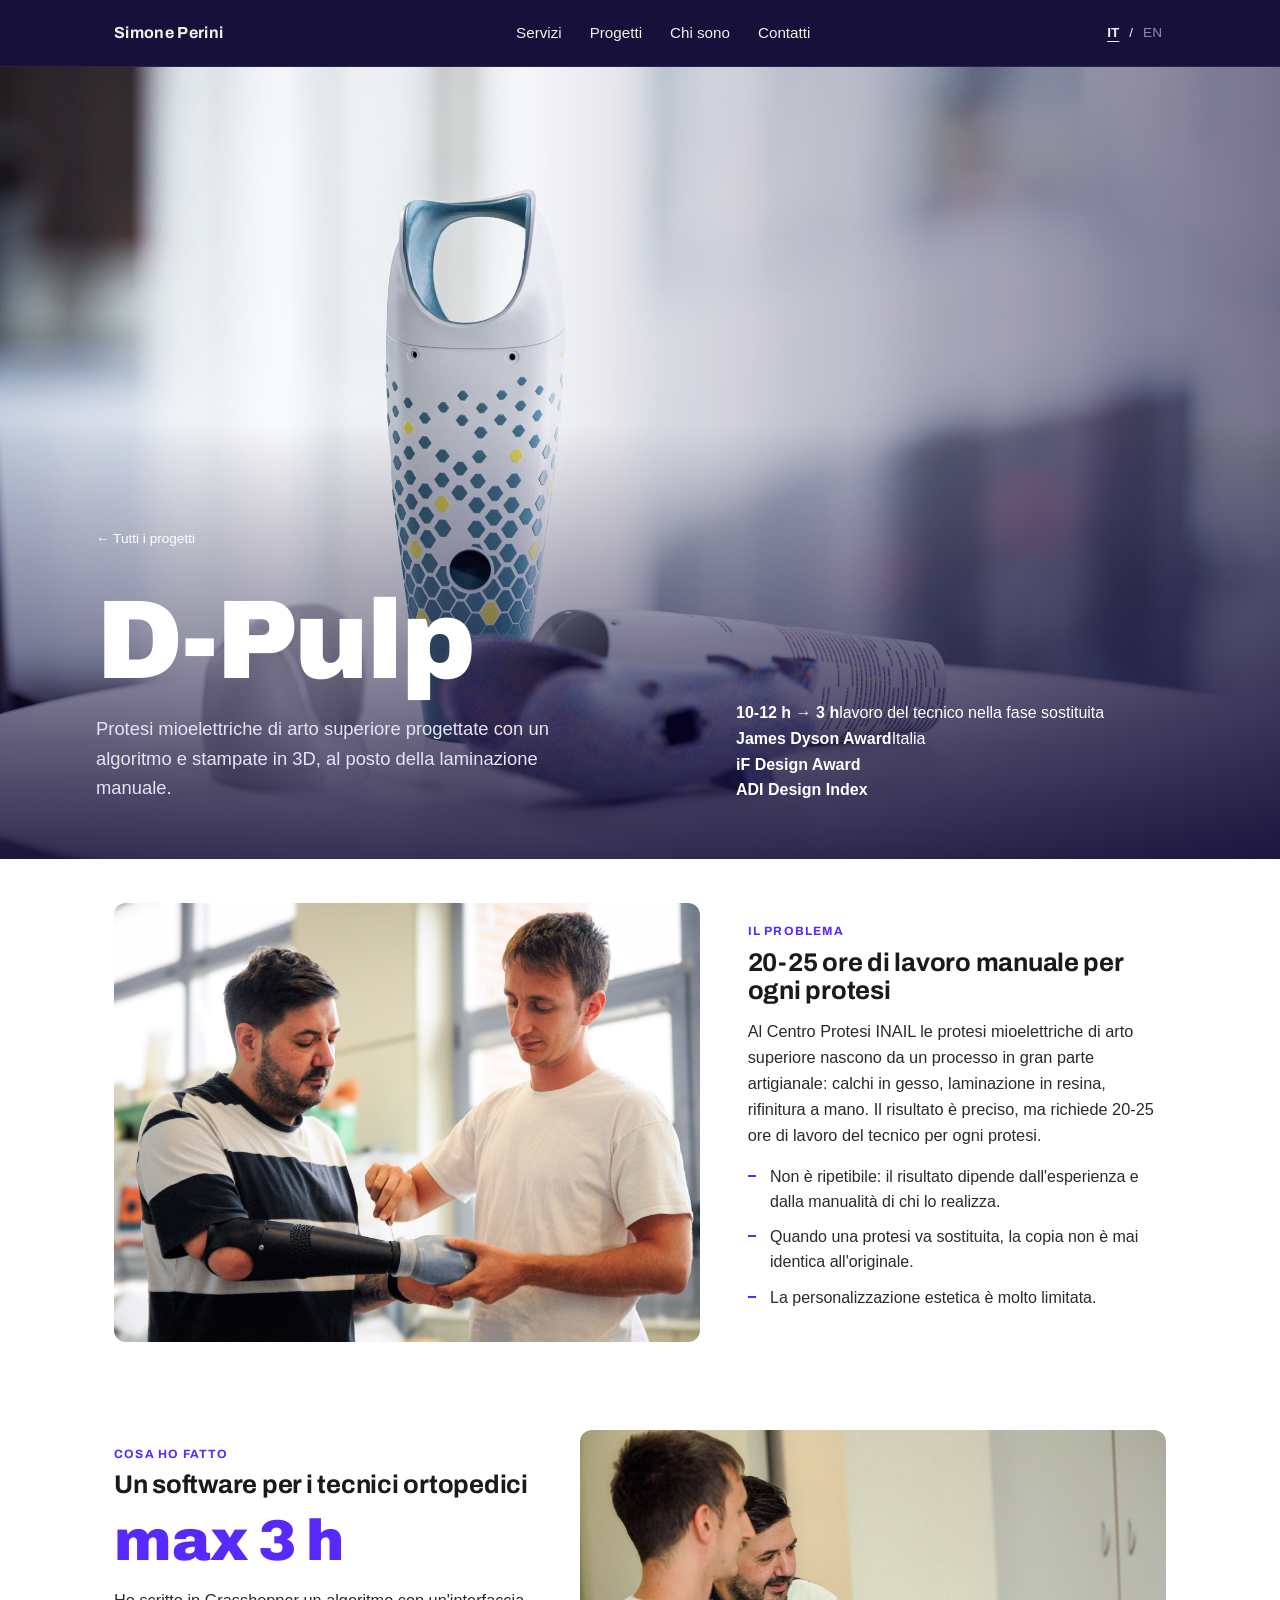
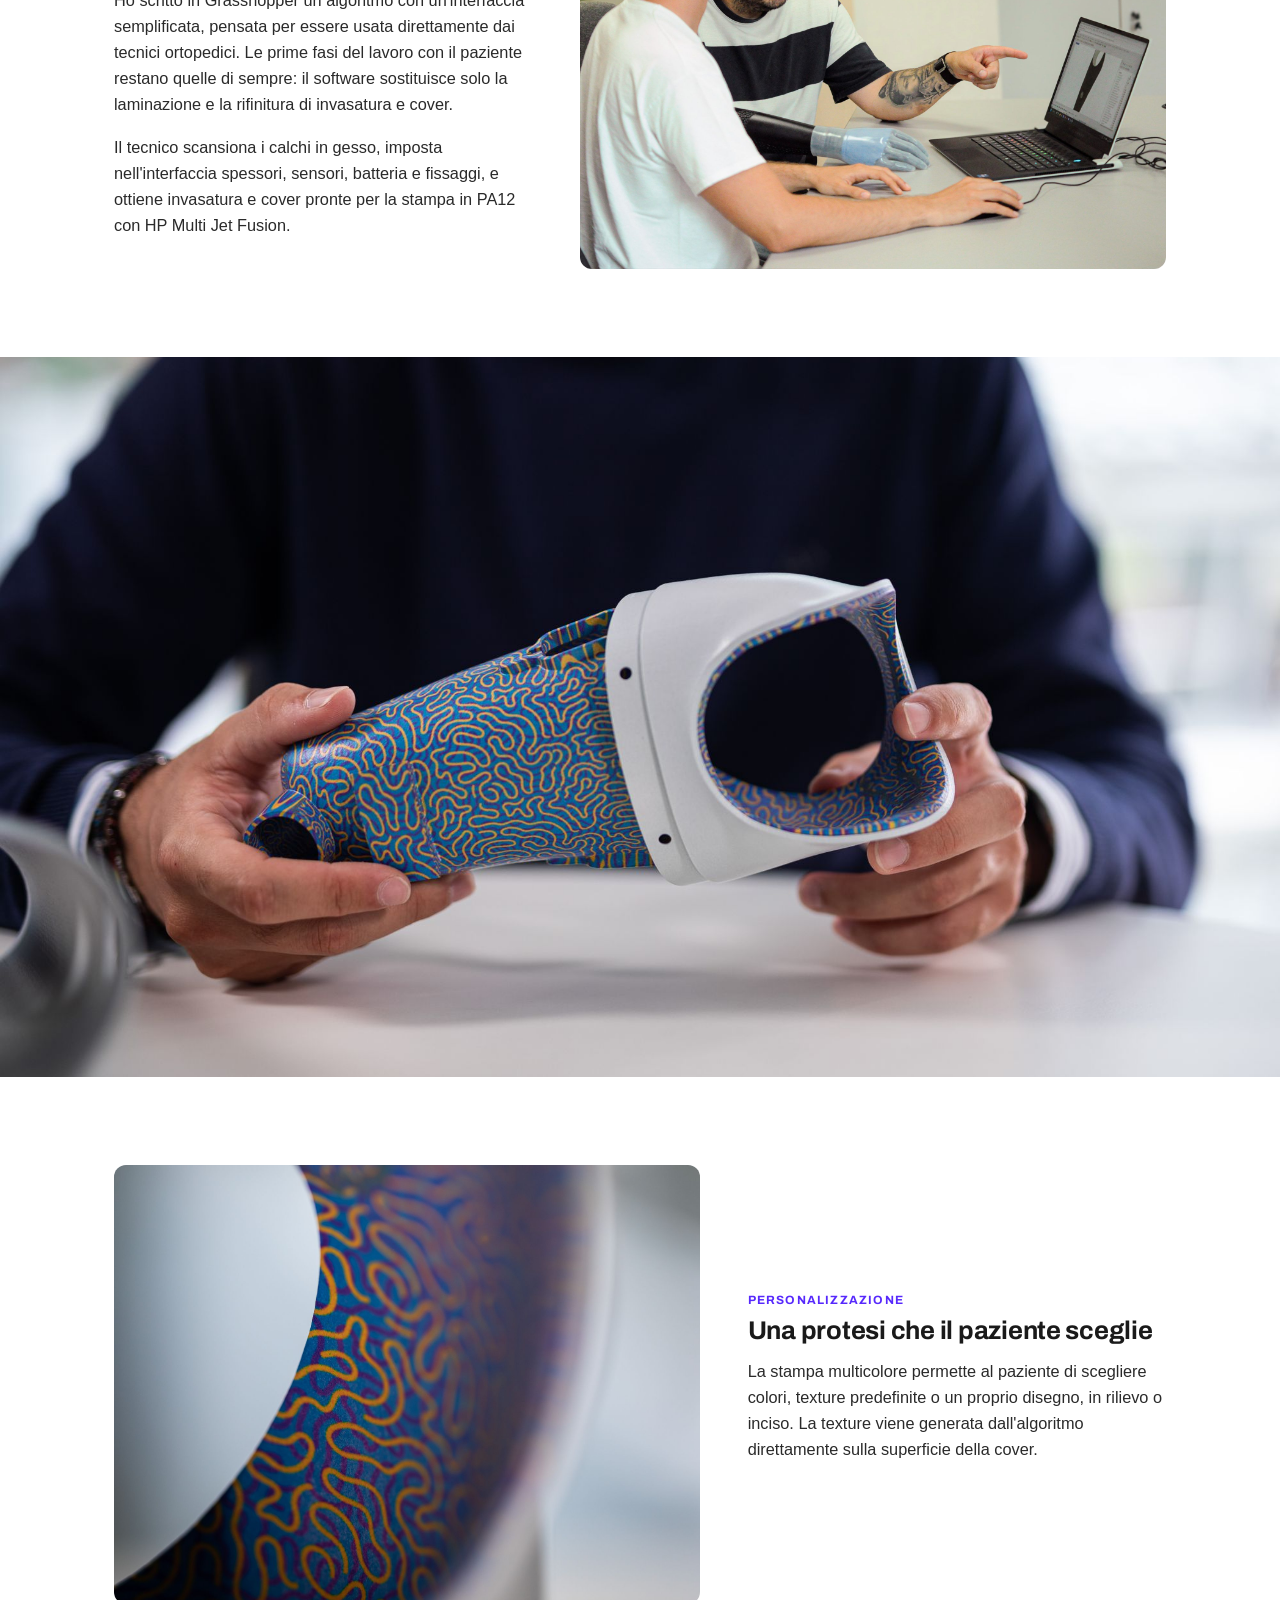
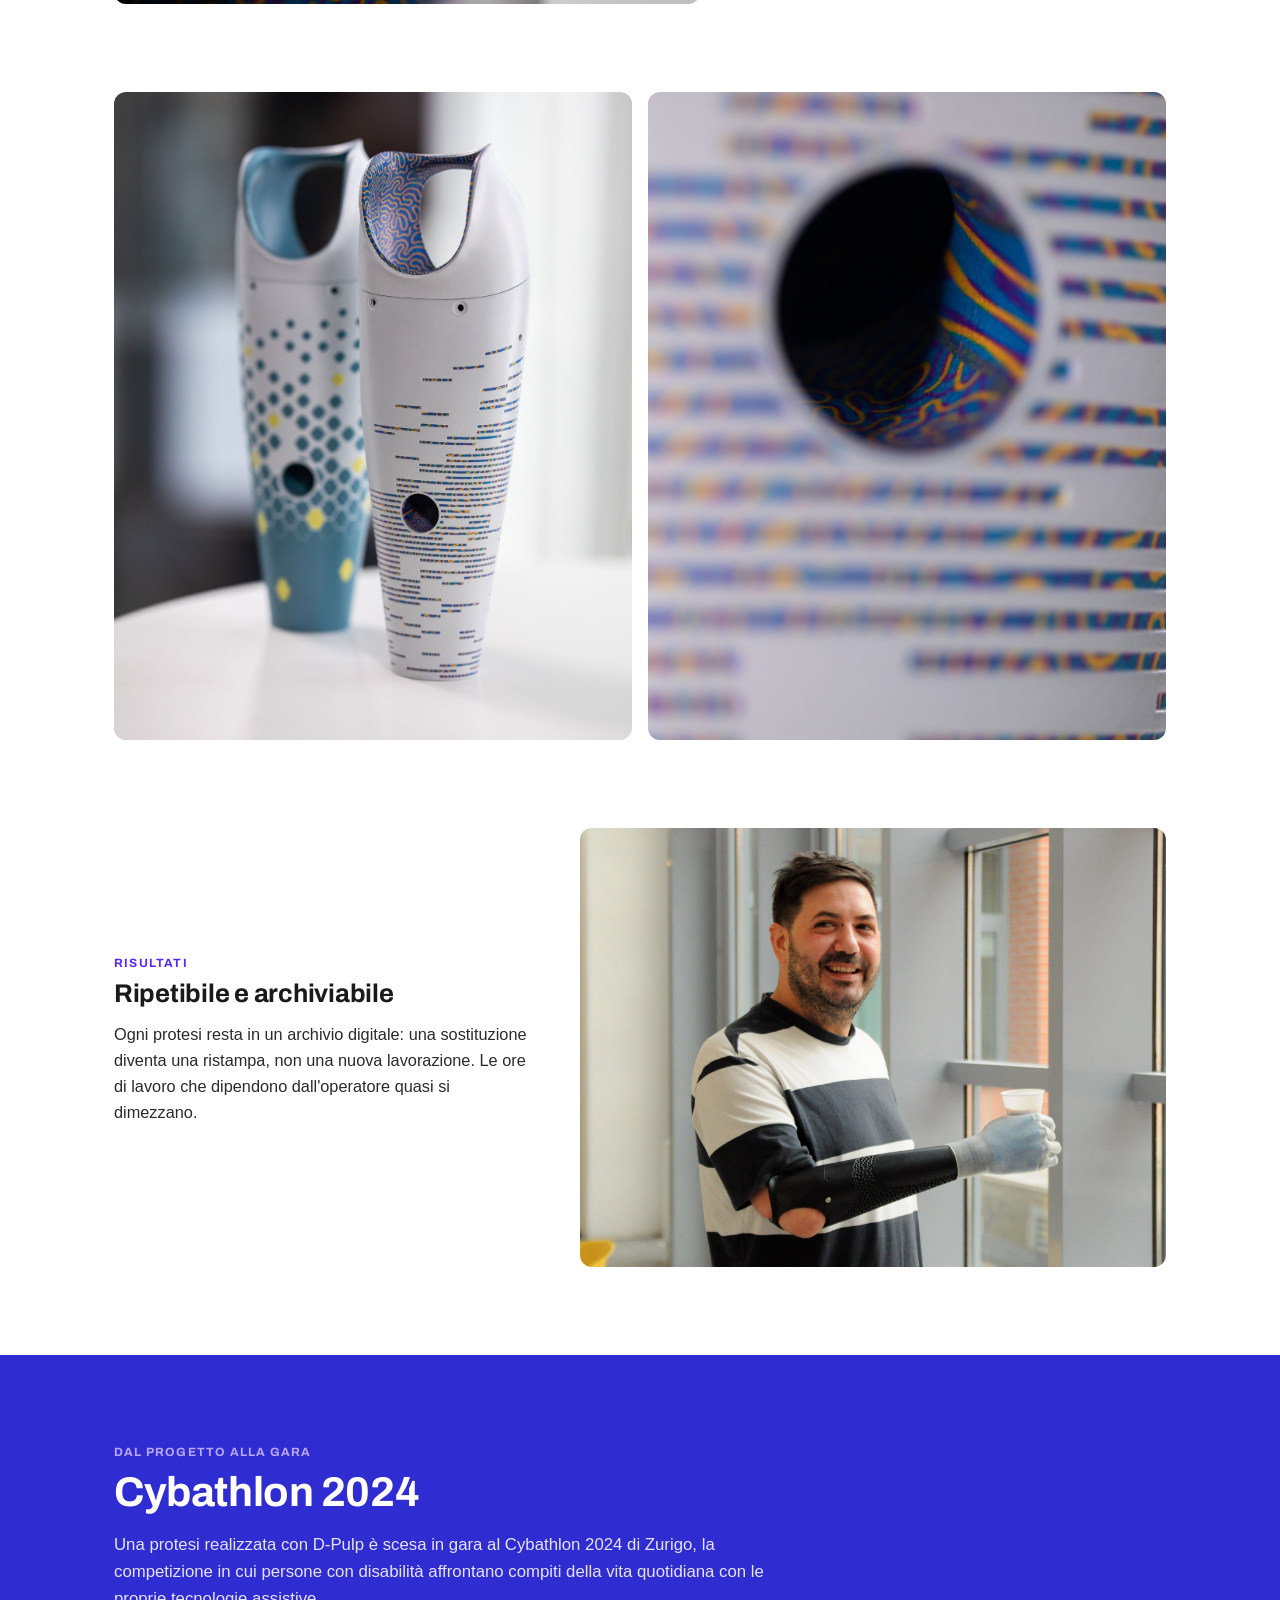
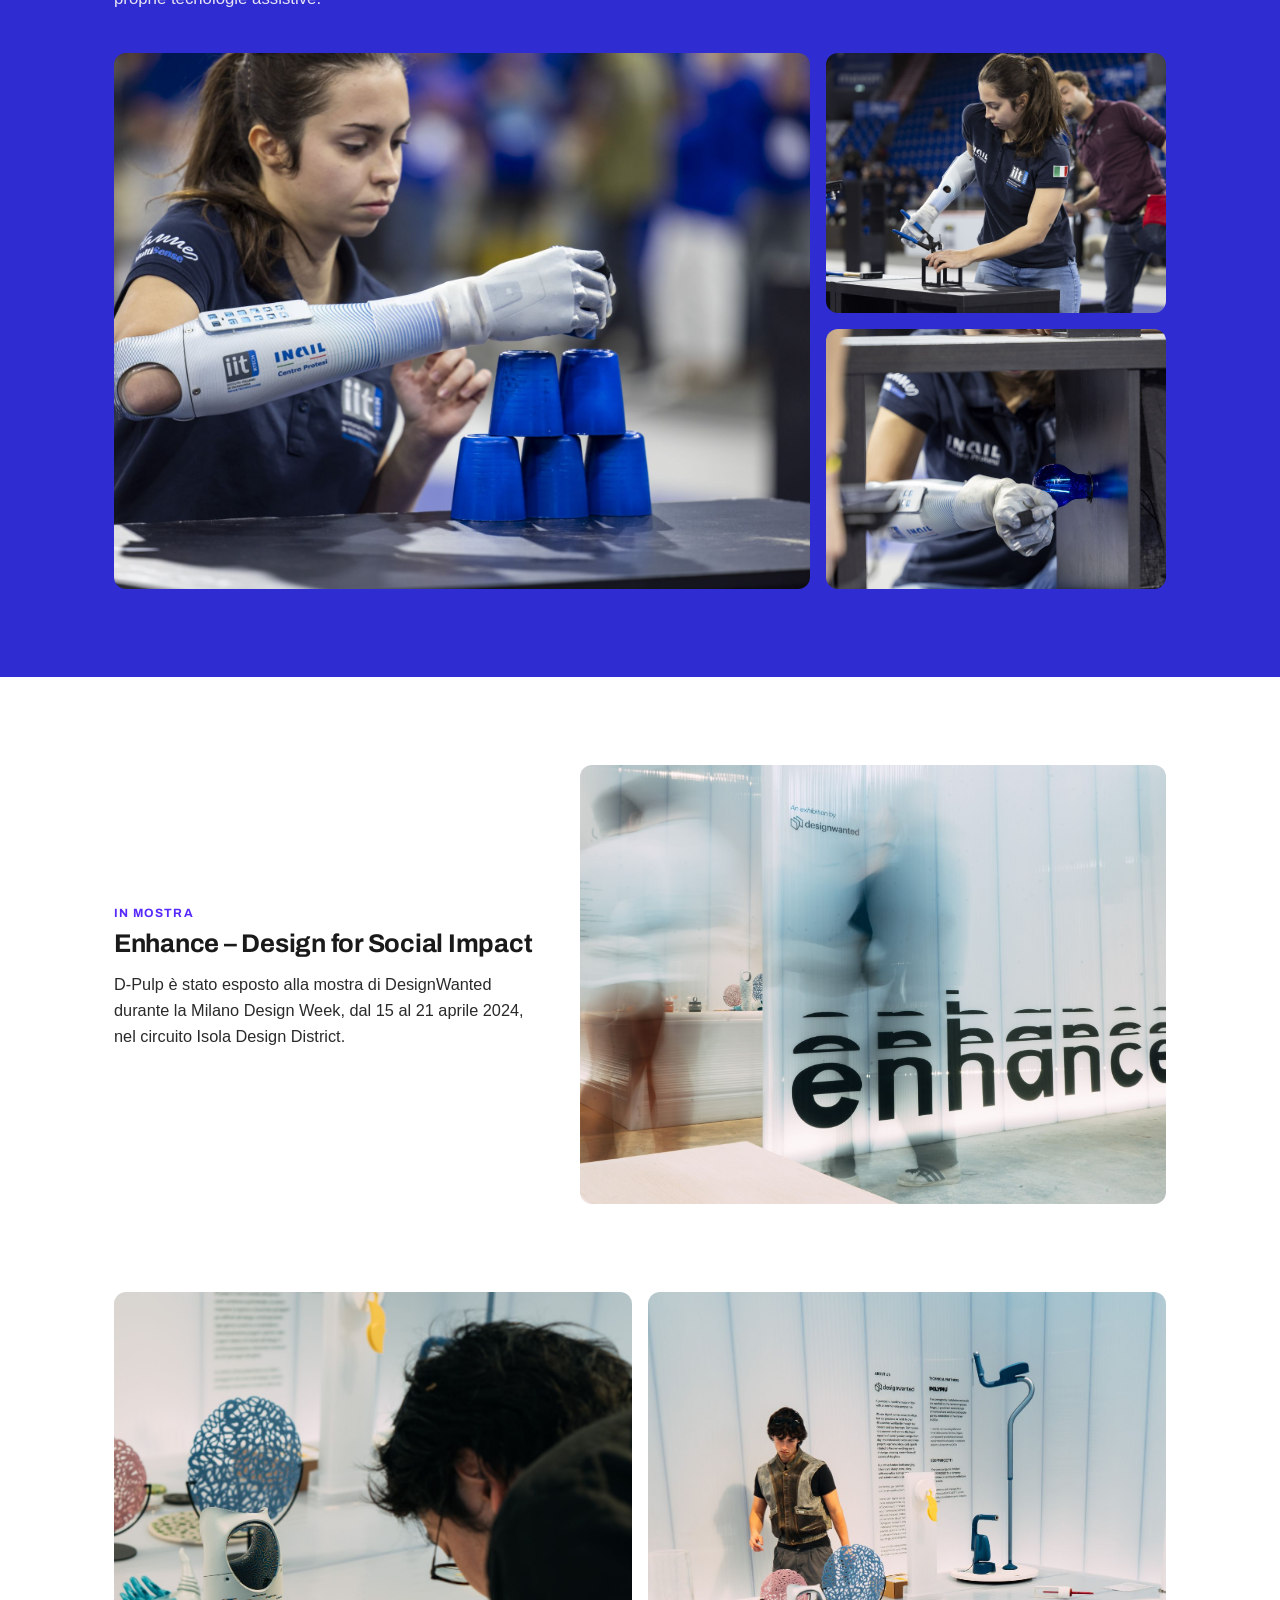
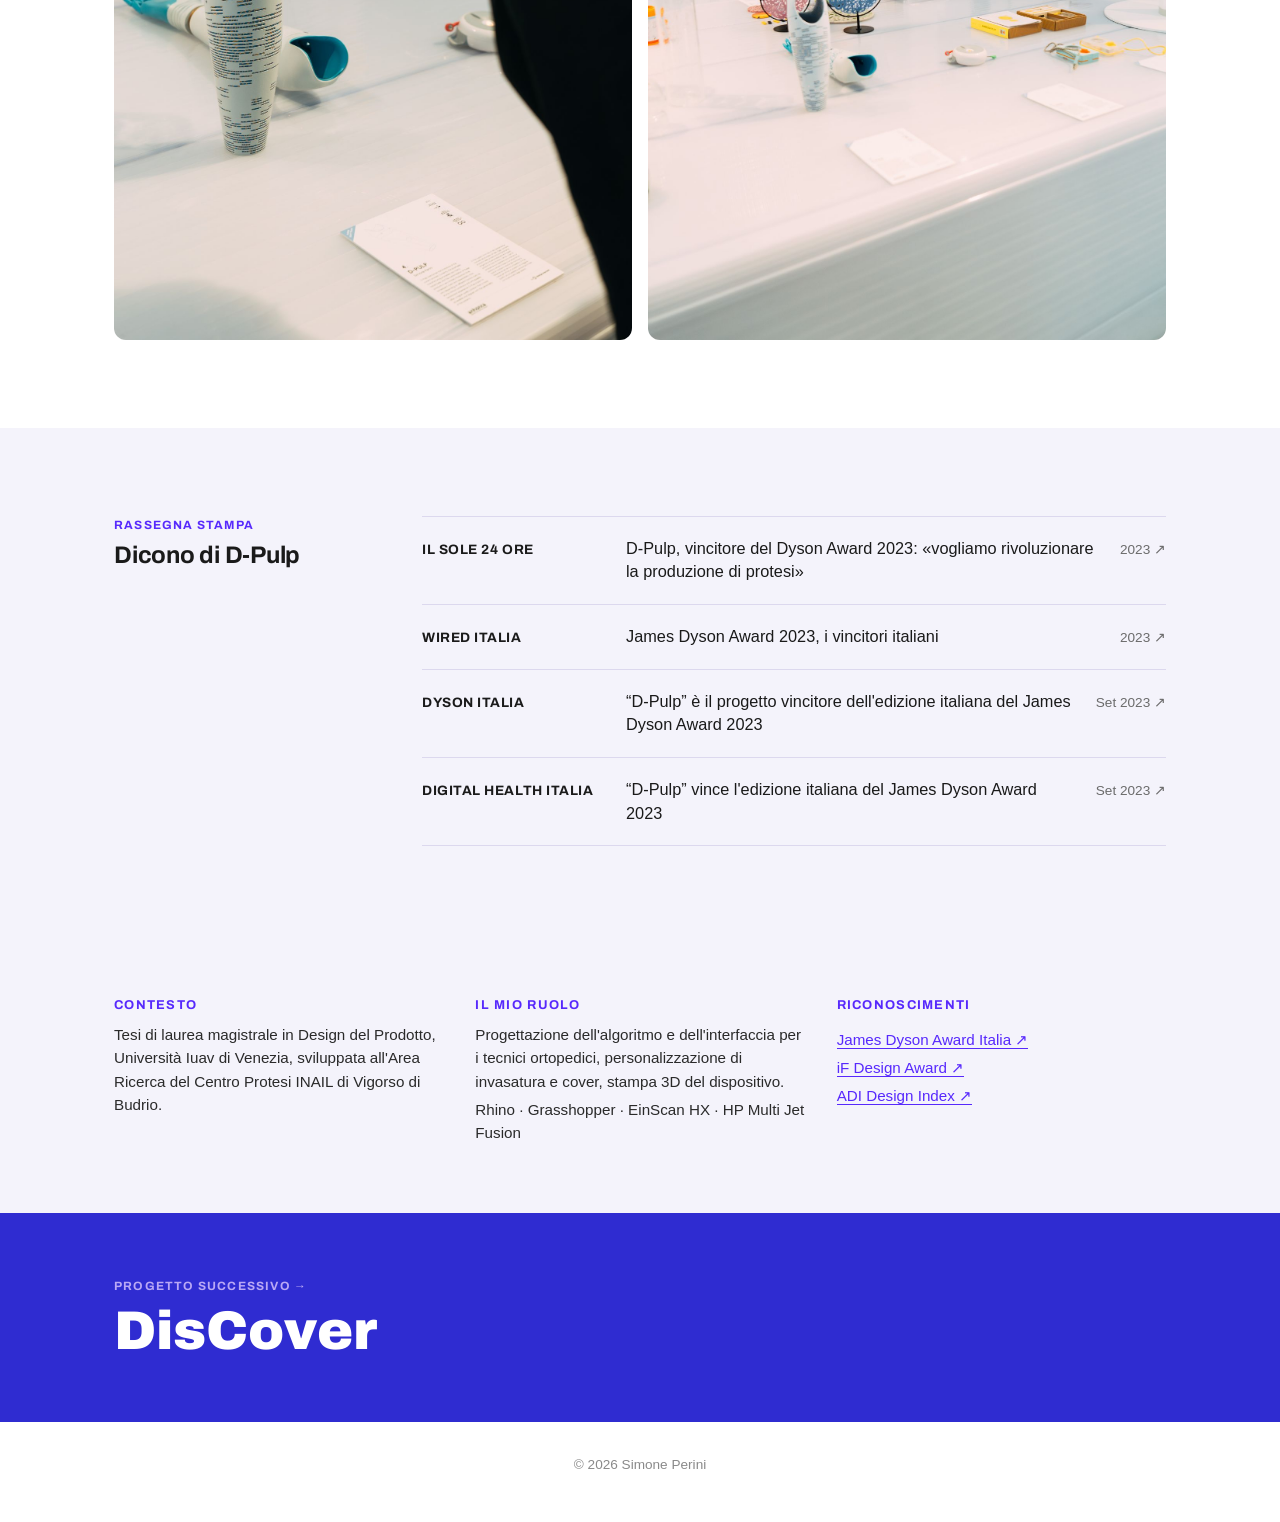
==== commit 6189f4ab: "Update d-pulp.html" ====
--- a/progetti/d-pulp.html
+++ b/progetti/d-pulp.html
@@ -37,16 +37,14 @@
       <h1>D-Pulp</h1>
       <p><span class="it">Protesi mioelettriche di arto superiore progettate con un algoritmo e stampate in 3D, al posto della laminazione manuale.</span><span class="en" hidden>Myoelectric upper-limb prostheses designed with an algorithm and 3D printed, replacing manual lamination.</span></p>
     </div>
-  </section>
-
-  <section class="pv-strip">
-    <div class="wrap">
+    <div class="wrap pv-facts">
       <span><b>10-12 h → 3 h</b><span class="it">lavoro del tecnico nella fase sostituita</span><span class="en" hidden>technician time in the replaced phase</span></span>
       <span><b>James Dyson Award</b><span class="it">Italia</span><span class="en" hidden>Italy</span></span>
       <span><b>iF Design Award</b></span>
       <span><b>ADI Design Index</b></span>
     </div>
   </section>
+
 
   <div class="wrap">
     <section class="pv-row">
